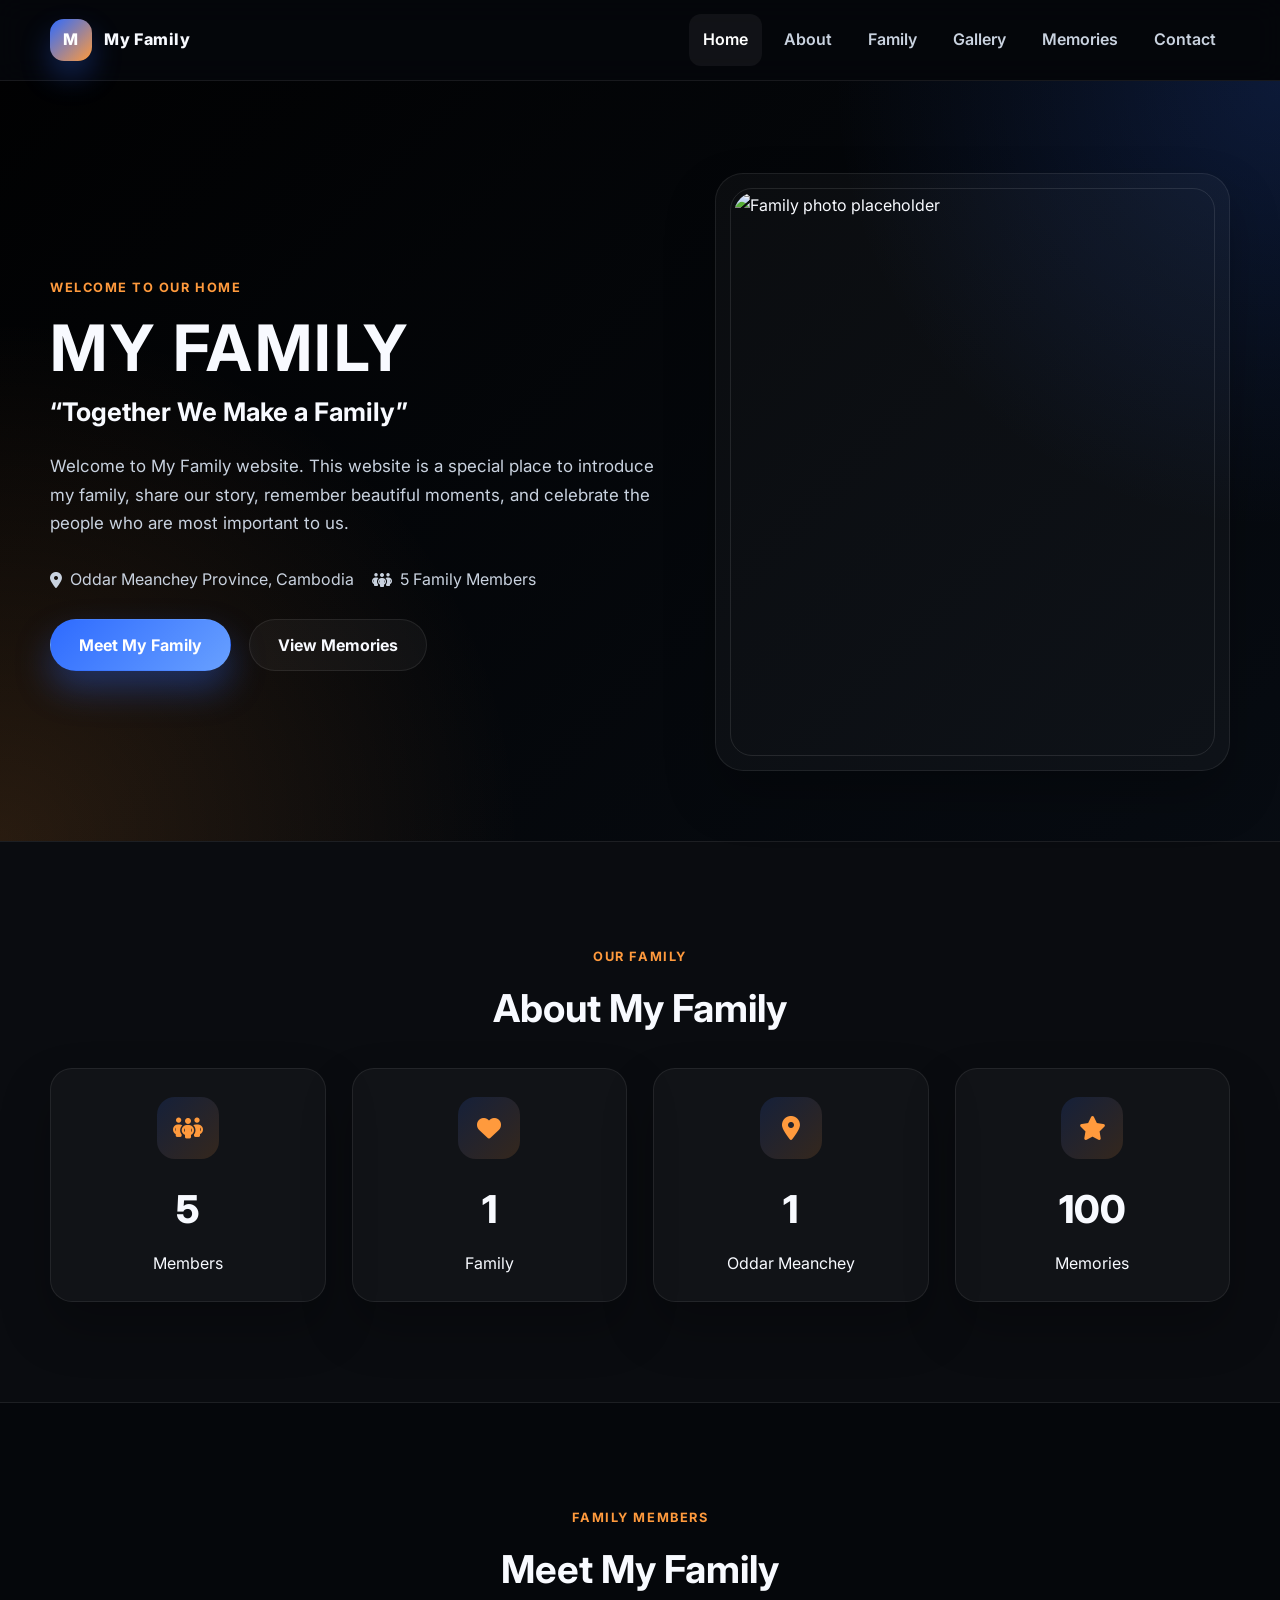
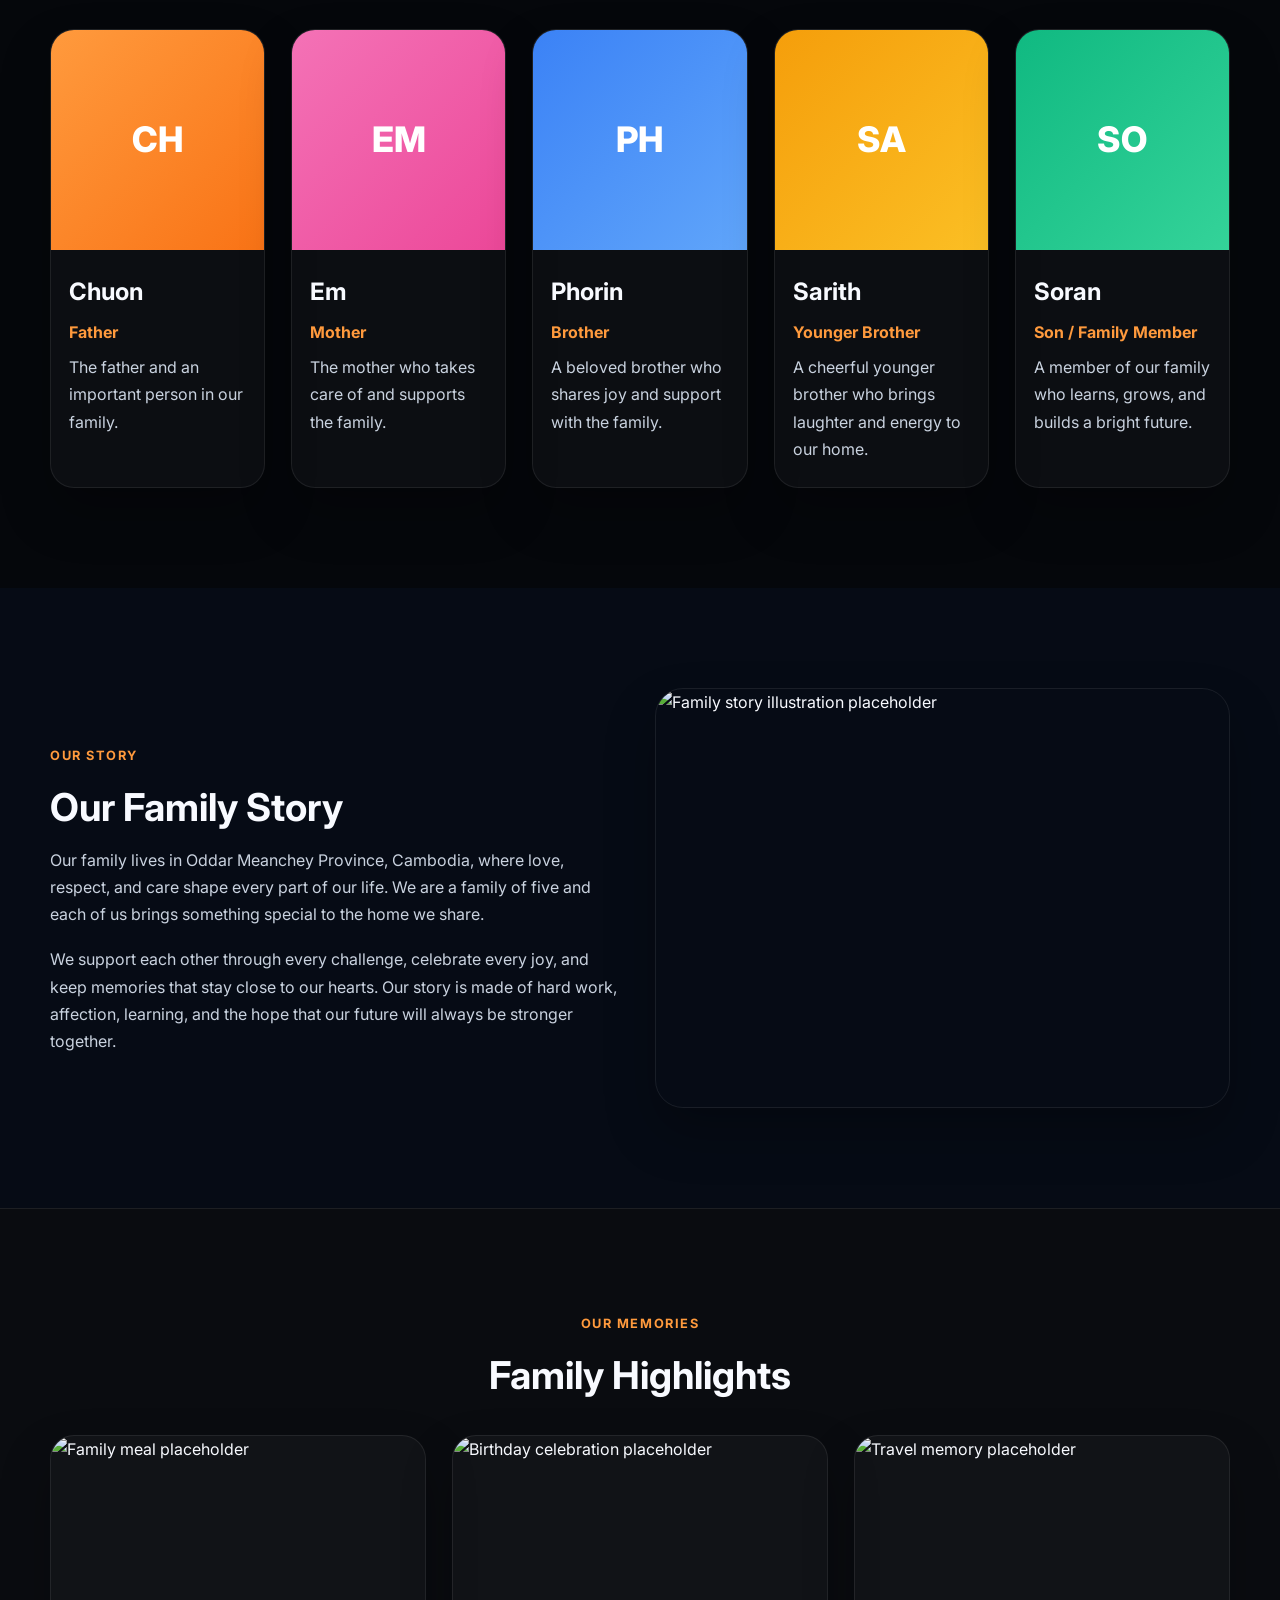
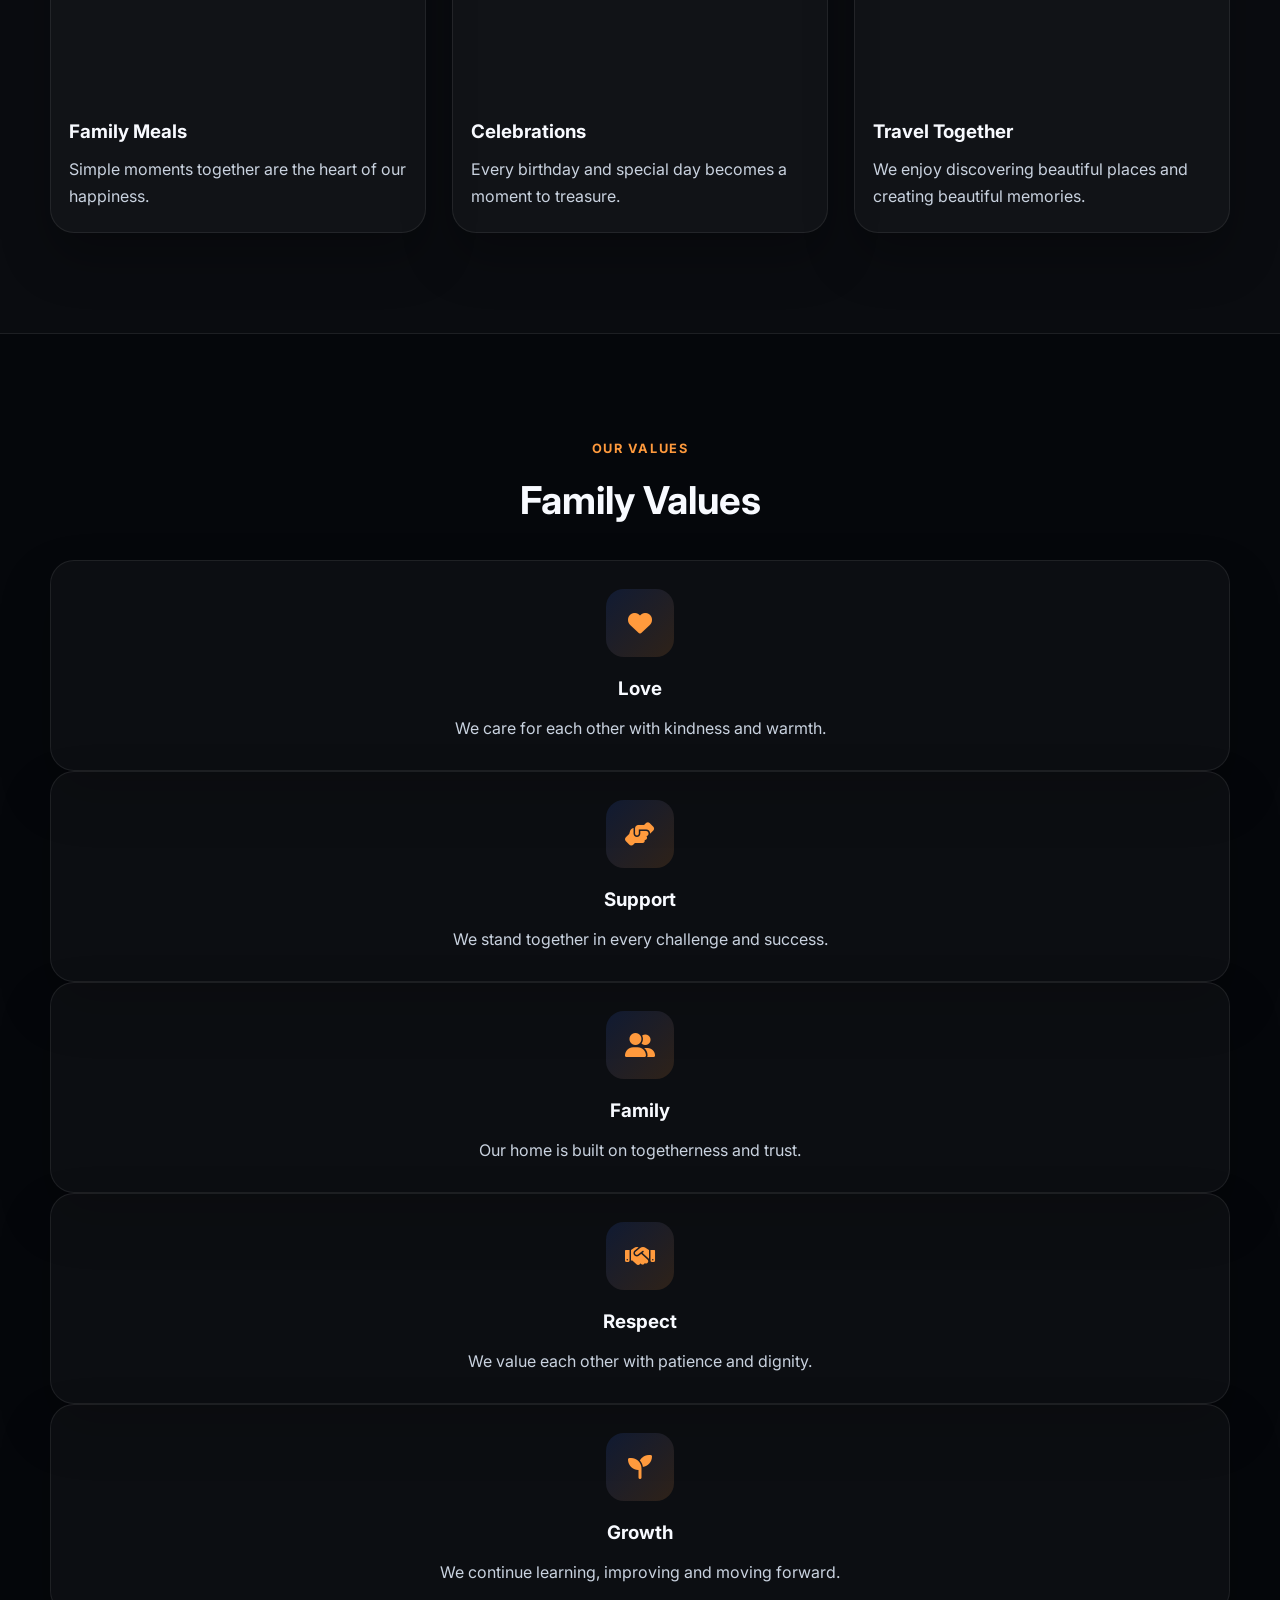
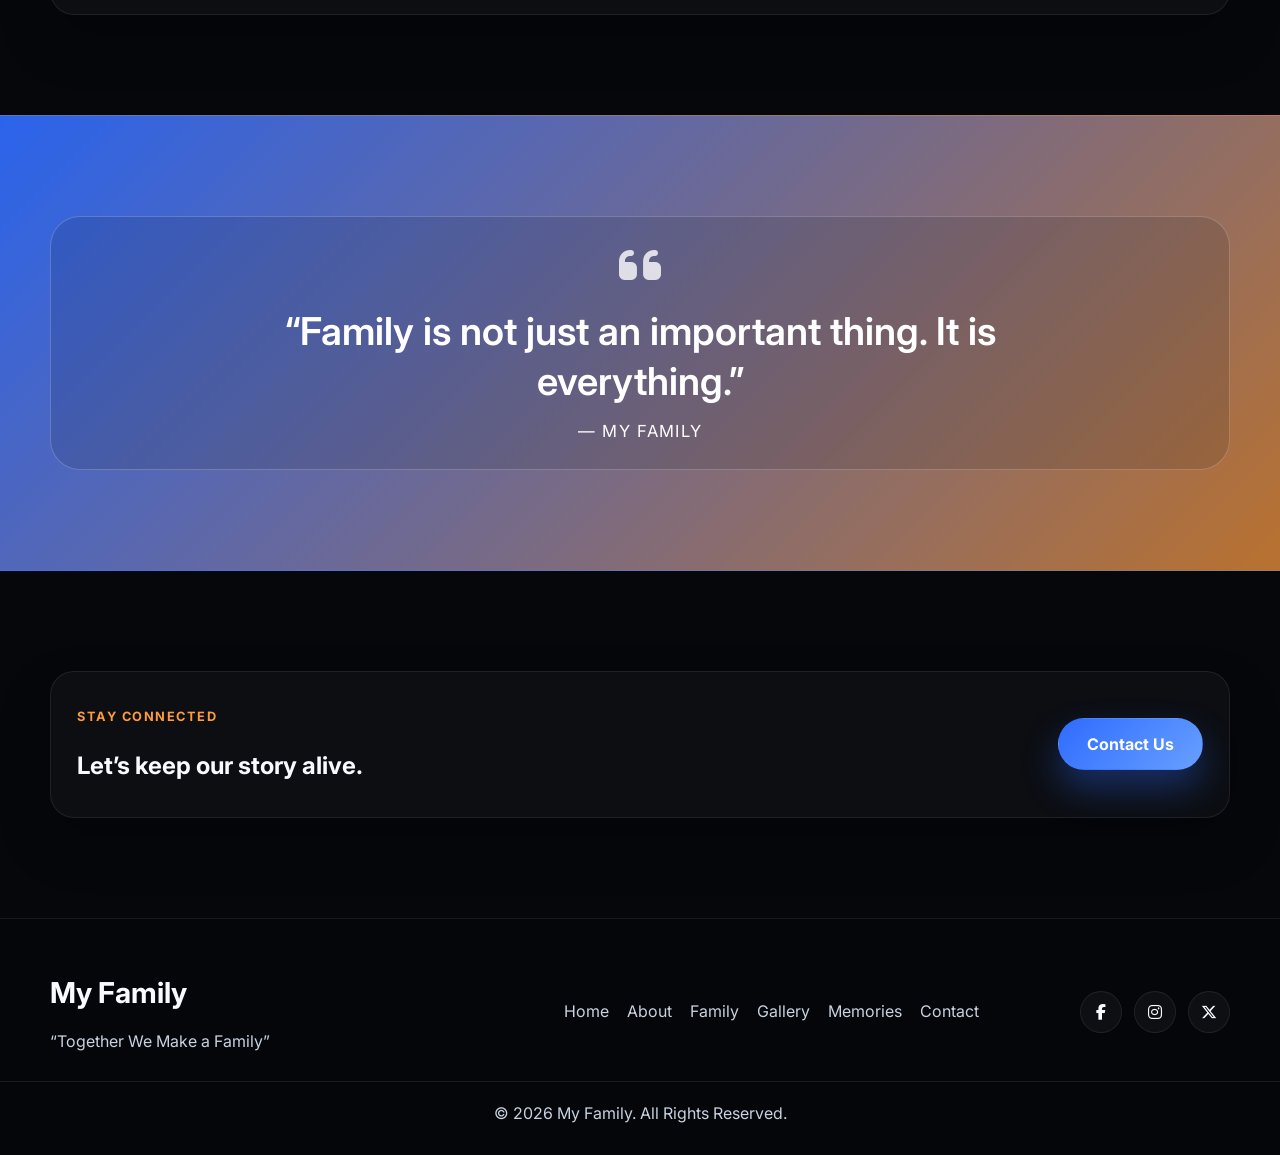
==== index.html @ 3dda5e07 "This is my project of my family" ====
<!DOCTYPE html>
<html lang="en">
  <head>
    <meta charset="UTF-8" />
    <meta name="viewport" content="width=device-width, initial-scale=1.0" />
    <meta name="description" content="Welcome to My Family website, a family website introducing our members, story, memories, gallery, and values from Oddar Meanchey Province, Cambodia." />
    <meta name="keywords" content="My Family, Chuon Family, Oddar Meanchey, Cambodia, family website, memories, gallery" />
    <meta name="author" content="My Family" />
    <meta property="og:title" content="My Family | Chuon Family — Oddar Meanchey, Cambodia" />
    <meta property="og:description" content="Welcome to My Family website, a personal family website introducing our family, members, story, memories, gallery, and values from Oddar Meanchey Province, Cambodia." />
    <meta property="og:type" content="website" />
    <title>My Family | Chuon Family — Oddar Meanchey, Cambodia</title>
    <link rel="preconnect" href="https://fonts.googleapis.com" />
    <link rel="preconnect" href="https://fonts.gstatic.com" crossorigin />
    <link href="https://fonts.googleapis.com/css2?family=Inter:wght@400;500;600;700;800;900&display=swap" rel="stylesheet" />
    <link rel="stylesheet" href="https://cdnjs.cloudflare.com/ajax/libs/font-awesome/6.5.2/css/all.min.css" integrity="sha512-DTOQO9RWCH3ppGqcWaEA1BIZOC6xxalwUEQp1BV6G5v8X/4bY0mY7ZM9K3gLwQ9M4F8A==" crossorigin="anonymous" referrerpolicy="no-referrer" />
    <link rel="stylesheet" href="css/style.css" />
  </head>
  <body data-page="home">
    <div class="page-shell">
      <header class="site-header">
        <div class="container nav-wrap">
          <a href="index.html" class="brand">
            <span class="brand-mark">M</span>
            <span>My Family</span>
          </a>

          <button class="nav-toggle" aria-label="Open menu" aria-expanded="false">
            <span></span>
            <span></span>
            <span></span>
          </button>

          <nav class="nav-menu" aria-label="Main navigation">
            <a href="index.html" class="active">Home</a>
            <a href="about.html">About</a>
            <a href="family.html">Family</a>
            <a href="gallery.html">Gallery</a>
            <a href="memories.html">Memories</a>
            <a href="contact.html">Contact</a>
          </nav>
        </div>
      </header>

      <main>
        <section class="hero">
          <div class="hero-overlay"></div>
          <div class="container hero-grid">
            <div class="hero-copy reveal">
              <span class="eyebrow">Welcome to our home</span>
              <h1>MY FAMILY</h1>
              <h2>“Together We Make a Family”</h2>
              <p>
                Welcome to My Family website. This website is a special place to introduce my family,
                share our story, remember beautiful moments, and celebrate the people who are most
                important to us.
              </p>
              <div class="hero-meta">
                <span><i class="fa-solid fa-location-dot"></i> Oddar Meanchey Province, Cambodia</span>
                <span><i class="fa-solid fa-people-group"></i> 5 Family Members</span>
              </div>
              <div class="hero-actions">
                <a href="family.html" class="btn btn-primary">Meet My Family</a>
                <a href="memories.html" class="btn btn-secondary">View Memories</a>
              </div>
            </div>

            <div class="hero-visual reveal">
              <div class="family-photo-card">
                <img src="images/family-1.jpg" alt="Family photo placeholder" />
              </div>
            </div>
          </div>
        </section>

        <section class="section section-dark">
          <div class="container">
            <div class="section-head reveal">
              <span class="eyebrow accent">Our family</span>
              <h2>About My Family</h2>
            </div>
            <div class="stats-grid">
              <article class="stat-card reveal">
                <div class="stat-icon"><i class="fa-solid fa-people-group"></i></div>
                <h3 class="stat-number" data-target="5">0</h3>
                <p>Members</p>
              </article>
              <article class="stat-card reveal">
                <div class="stat-icon"><i class="fa-solid fa-heart"></i></div>
                <h3 class="stat-number" data-target="1">0</h3>
                <p>Family</p>
              </article>
              <article class="stat-card reveal">
                <div class="stat-icon"><i class="fa-solid fa-location-dot"></i></div>
                <h3 class="stat-number" data-target="1">0</h3>
                <p>Oddar Meanchey</p>
              </article>
              <article class="stat-card reveal">
                <div class="stat-icon"><i class="fa-solid fa-star"></i></div>
                <h3 class="stat-number" data-target="100">0</h3>
                <p>Memories</p>
              </article>
            </div>
          </div>
        </section>

        <section class="section">
          <div class="container">
            <div class="section-head reveal">
              <span class="eyebrow accent">Family Members</span>
              <h2>Meet My Family</h2>
            </div>
            <div class="member-grid">
              <article class="member-card reveal">
                <div class="member-image gradient-one"><span>CH</span></div>
                <div class="member-content">
                  <h3>Chuon</h3>
                  <p class="role">Father</p>
                  <p>The father and an important person in our family.</p>
                </div>
              </article>

              <article class="member-card reveal">
                <div class="member-image gradient-two"><span>EM</span></div>
                <div class="member-content">
                  <h3>Em</h3>
                  <p class="role">Mother</p>
                  <p>The mother who takes care of and supports the family.</p>
                </div>
              </article>

              <article class="member-card reveal">
                <div class="member-image gradient-three"><span>PH</span></div>
                <div class="member-content">
                  <h3>Phorin</h3>
                  <p class="role">Brother</p>
                  <p>A beloved brother who shares joy and support with the family.</p>
                </div>
              </article>

              <article class="member-card reveal">
                <div class="member-image gradient-four"><span>SA</span></div>
                <div class="member-content">
                  <h3>Sarith</h3>
                  <p class="role">Younger Brother</p>
                  <p>A cheerful younger brother who brings laughter and energy to our home.</p>
                </div>
              </article>

              <article class="member-card reveal">
                <div class="member-image gradient-five"><span>SO</span></div>
                <div class="member-content">
                  <h3>Soran</h3>
                  <p class="role">Son / Family Member</p>
                  <p>A member of our family who learns, grows, and builds a bright future.</p>
                </div>
              </article>
            </div>
          </div>
        </section>

        <section class="section section-accent">
          <div class="container story-grid">
            <div class="story-copy reveal">
              <span class="eyebrow accent">Our story</span>
              <h2>Our Family Story</h2>
              <p>
                Our family lives in Oddar Meanchey Province, Cambodia, where love, respect, and care shape
                every part of our life. We are a family of five and each of us brings something special to
                the home we share.
              </p>
              <p>
                We support each other through every challenge, celebrate every joy, and keep memories that
                stay close to our hearts. Our story is made of hard work, affection, learning, and the hope
                that our future will always be stronger together.
              </p>
            </div>
            <div class="story-visual reveal">
              <img src="images/family-2.jpg" alt="Family story illustration placeholder" />
            </div>
          </div>
        </section>

        <section class="section section-dark">
          <div class="container">
            <div class="section-head reveal">
              <span class="eyebrow accent">Our memories</span>
              <h2>Family Highlights</h2>
            </div>
            <div class="feature-grid">
              <article class="feature-card reveal">
                <img src="images/family-3.jpg" alt="Family meal placeholder" />
                <div class="feature-body">
                  <h3>Family Meals</h3>
                  <p>Simple moments together are the heart of our happiness.</p>
                </div>
              </article>
              <article class="feature-card reveal">
                <img src="images/family-4.jpg" alt="Birthday celebration placeholder" />
                <div class="feature-body">
                  <h3>Celebrations</h3>
                  <p>Every birthday and special day becomes a moment to treasure.</p>
                </div>
              </article>
              <article class="feature-card reveal">
                <img src="images/family-5.jpg" alt="Travel memory placeholder" />
                <div class="feature-body">
                  <h3>Travel Together</h3>
                  <p>We enjoy discovering beautiful places and creating beautiful memories.</p>
                </div>
              </article>
            </div>
          </div>
        </section>

        <section class="section">
          <div class="container">
            <div class="section-head reveal">
              <span class="eyebrow accent">Our values</span>
              <h2>Family Values</h2>
            </div>
            <div class="values-grid">
              <div class="value-card reveal"><i class="fa-solid fa-heart"></i><h3>Love</h3><p>We care for each other with kindness and warmth.</p></div>
              <div class="value-card reveal"><i class="fa-solid fa-hands-helping"></i><h3>Support</h3><p>We stand together in every challenge and success.</p></div>
              <div class="value-card reveal"><i class="fa-solid fa-user-group"></i><h3>Family</h3><p>Our home is built on togetherness and trust.</p></div>
              <div class="value-card reveal"><i class="fa-solid fa-handshake"></i><h3>Respect</h3><p>We value each other with patience and dignity.</p></div>
              <div class="value-card reveal"><i class="fa-solid fa-seedling"></i><h3>Growth</h3><p>We continue learning, improving and moving forward.</p></div>
            </div>
          </div>
        </section>

        <section class="section section-dark quote-section">
          <div class="container quote-box reveal">
            <i class="fa-solid fa-quote-left quote-mark"></i>
            <div class="quote-carousel" aria-live="polite">
              <blockquote>“Family is not just an important thing. It is everything.”</blockquote>
              <p>— My Family</p>
            </div>
          </div>
        </section>

        <section class="section">
          <div class="container cta-wrap reveal">
            <div>
              <span class="eyebrow accent">Stay connected</span>
              <h2>Let’s keep our story alive.</h2>
            </div>
            <a href="contact.html" class="btn btn-primary">Contact Us</a>
          </div>
        </section>
      </main>

      <footer class="site-footer">
        <div class="container footer-grid">
          <div>
            <h3>My Family</h3>
            <p>“Together We Make a Family”</p>
          </div>
          <div class="footer-links">
            <a href="index.html">Home</a>
            <a href="about.html">About</a>
            <a href="family.html">Family</a>
            <a href="gallery.html">Gallery</a>
            <a href="memories.html">Memories</a>
            <a href="contact.html">Contact</a>
          </div>
          <div class="socials">
            <a href="#" aria-label="Facebook"><i class="fa-brands fa-facebook-f"></i></a>
            <a href="#" aria-label="Instagram"><i class="fa-brands fa-instagram"></i></a>
            <a href="#" aria-label="X"><i class="fa-brands fa-x-twitter"></i></a>
          </div>
        </div>
        <div class="footer-bottom">© 2026 My Family. All Rights Reserved.</div>
      </footer>
    </div>

    <button class="back-to-top" aria-label="Back to top"><i class="fa-solid fa-arrow-up"></i></button>
    <script src="js/script.js"></script>
  </body>
</html>
---- css/style.css ----
:root {
  --bg: #05070b;
  --bg-soft: #0f1722;
  --panel: rgba(17, 24, 39, 0.86);
  --panel-strong: #121b27;
  --card: rgba(255, 255, 255, 0.04);
  --text: #f8faff;
  --muted: #c9d2df;
  --primary: #2e6bff;
  --primary-2: #68a0ff;
  --accent: #ff9a3d;
  --accent-soft: rgba(255, 154, 61, 0.12);
  --border: rgba(255, 255, 255, 0.08);
  --shadow: 0 25px 50px rgba(0, 0, 0, 0.25);
  --container: 1180px;
}

* {
  margin: 0;
  padding: 0;
  box-sizing: border-box;
}

html {
  scroll-behavior: smooth;
}

body {
  font-family: "Inter", sans-serif;
  background: var(--bg);
  color: var(--text);
  line-height: 1.7;
}

img {
  max-width: 100%;
  display: block;
}

a {
  color: inherit;
  text-decoration: none;
}

button,
input,
textarea {
  font: inherit;
}

.container {
  width: min(var(--container), calc(100% - 32px));
  margin: 0 auto;
}

.section {
  padding: 100px 0;
}

.section-dark {
  background: rgba(255, 255, 255, 0.02);
  border-top: 1px solid var(--border);
  border-bottom: 1px solid var(--border);
}

.section-accent {
  background: rgba(46, 107, 255, 0.04);
}

.eyebrow {
  display: inline-block;
  font-size: 0.8rem;
  letter-spacing: 0.12em;
  text-transform: uppercase;
  color: var(--accent);
  font-weight: 700;
  margin-bottom: 18px;
}

.accent { color: var(--accent); }

.section-head {
  margin-bottom: 38px;
  text-align: center;
}

.section-head h2,
.story-copy h2,
.contact-card h2 {
  font-size: clamp(2rem, 3vw, 3rem);
  line-height: 1.15;
}

.btn {
  display: inline-flex;
  align-items: center;
  justify-content: center;
  min-height: 52px;
  border-radius: 999px;
  padding: 0 28px;
  font-weight: 700;
  border: 1px solid transparent;
  transition: transform 0.3s ease, box-shadow 0.3s ease, background 0.3s ease;
}

.btn:hover {
  transform: translateY(-2px);
}

.btn-primary {
  background: linear-gradient(135deg, var(--primary), var(--primary-2));
  color: white;
  box-shadow: 0 18px 35px rgba(46, 107, 255, 0.35);
}

.btn-secondary {
  border-color: var(--border);
  background: rgba(255, 255, 255, 0.04);
  color: var(--text);
}

.site-header {
  position: sticky;
  top: 0;
  z-index: 80;
  backdrop-filter: blur(14px);
  background: rgba(5, 7, 11, 0.7);
  border-bottom: 1px solid var(--border);
}

.nav-wrap {
  display: flex;
  align-items: center;
  justify-content: space-between;
  min-height: 80px;
}

.brand {
  display: inline-flex;
  align-items: center;
  gap: 12px;
  font-weight: 800;
  letter-spacing: 0.04em;
}

.brand-mark {
  width: 42px;
  height: 42px;
  display: grid;
  place-items: center;
  border-radius: 14px;
  background: linear-gradient(135deg, var(--primary), var(--accent));
  color: white;
  box-shadow: 0 15px 30px rgba(46, 107, 255, 0.3);
}

.nav-menu {
  display: flex;
  align-items: center;
  gap: 8px;
}

.nav-menu a {
  position: relative;
  padding: 12px 14px;
  border-radius: 12px;
  color: var(--muted);
  font-weight: 600;
  transition: color 0.25s ease, background 0.25s ease;
}

.nav-menu a:hover,
.nav-menu a.active {
  color: white;
  background: rgba(255, 255, 255, 0.05);
}

.nav-toggle {
  display: none;
  width: 46px;
  height: 46px;
  background: rgba(255, 255, 255, 0.04);
  border: 1px solid var(--border);
  border-radius: 12px;
  cursor: pointer;
  flex-direction: column;
  justify-content: center;
  gap: 5px;
  align-items: center;
}

.nav-toggle span {
  width: 22px;
  height: 2px;
  background: var(--text);
  border-radius: 100px;
}

.hero {
  position: relative;
  padding: 92px 0 70px;
  background:
    linear-gradient(135deg, rgba(0, 0, 0, 0.82), rgba(9, 15, 23, 0.6)),
    url("https://images.unsplash.com/photo-1511895426328-dc8714191300?auto=format&fit=crop&w=1400&q=80") center/cover no-repeat;
}

.hero-overlay {
  position: absolute;
  inset: 0;
  background: radial-gradient(circle at top right, rgba(46, 107, 255, 0.18), transparent 30%),
    radial-gradient(circle at bottom left, rgba(255, 154, 61, 0.15), transparent 35%);
}

.hero-grid {
  position: relative;
  display: grid;
  grid-template-columns: 1.1fr 0.9fr;
  align-items: center;
  gap: 36px;
}

.hero-copy {
  position: relative;
  z-index: 1;
}

.hero-copy h1 {
  font-size: clamp(2.8rem, 5vw, 5.3rem);
  line-height: 1;
  margin-bottom: 10px;
  letter-spacing: 0.04em;
}

.hero-copy h2 {
  font-size: clamp(1.4rem, 2vw, 2.2rem);
  margin-bottom: 18px;
}

.hero-copy p {
  max-width: 620px;
  color: var(--muted);
  font-size: 1.06rem;
}

.hero-meta {
  display: flex;
  flex-wrap: wrap;
  gap: 18px;
  margin: 28px 0 26px;
  color: var(--muted);
}

.hero-meta span {
  display: inline-flex;
  align-items: center;
  gap: 8px;
}

.hero-actions {
  display: flex;
  flex-wrap: wrap;
  gap: 18px;
}

.hero-visual {
  position: relative;
  z-index: 1;
}

.family-photo-card {
  position: relative;
  border-radius: 28px;
  overflow: hidden;
  border: 1px solid var(--border);
  box-shadow: var(--shadow);
  background: rgba(255, 255, 255, 0.03);
  padding: 18px;
}

.family-photo-card::after {
  content: "";
  position: absolute;
  inset: 14px;
  border: 1px solid rgba(255, 255, 255, 0.1);
  border-radius: 22px;
}

.family-photo-card img {
  width: 100%;
  height: 560px;
  object-fit: cover;
  border-radius: 22px;
}

.stats-grid,
.member-grid,
.value-grid,
.feature-grid,
.memory-grid {
  display: grid;
  gap: 26px;
}

.stats-grid {
  grid-template-columns: repeat(4, minmax(0, 1fr));
}

.stat-card {
  background: rgba(255, 255, 255, 0.03);
  border: 1px solid var(--border);
  border-radius: 22px;
  padding: 28px 20px 24px;
  text-align: center;
  box-shadow: var(--shadow);
  transition: transform 0.3s ease, border-color 0.3s ease;
}

.stat-card:hover,
.member-card:hover,
.value-card:hover,
.feature-card:hover,
.memory-card:hover {
  transform: translateY(-8px);
  border-color: rgba(46, 107, 255, 0.35);
}

.stat-icon {
  width: 62px;
  height: 62px;
  margin: 0 auto 18px;
  border-radius: 18px;
  display: grid;
  place-items: center;
  background: linear-gradient(135deg, rgba(46, 107, 255, 0.15), rgba(255, 154, 61, 0.15));
  color: var(--accent);
  font-size: 1.5rem;
}

.stat-number {
  font-size: clamp(2.1rem, 3vw, 3rem);
  font-weight: 800;
  margin-bottom: 8px;
}

.member-grid {
  grid-template-columns: repeat(5, minmax(0, 1fr));
}

.large-grid {
  grid-template-columns: repeat(5, minmax(0, 1fr));
}

.member-card,
.value-card,
.feature-card,
.memory-card,
.contact-card,
.contact-form {
  background: rgba(255, 255, 255, 0.03);
  border: 1px solid var(--border);
  border-radius: 24px;
  box-shadow: var(--shadow);
  overflow: hidden;
  transition: transform 0.3s ease, border-color 0.3s ease;
}

.member-image {
  height: 220px;
  display: grid;
  place-items: center;
  font-weight: 800;
  color: white;
  font-size: 2.2rem;
}

.gradient-one { background: linear-gradient(135deg, #ff9a3d, #f97316); }
.gradient-two { background: linear-gradient(135deg, #f472b6, #ec4899); }
.gradient-three { background: linear-gradient(135deg, #3b82f6, #60a5fa); }
.gradient-four { background: linear-gradient(135deg, #f59e0b, #fbbf24); }
.gradient-five { background: linear-gradient(135deg, #10b981, #34d399); }

.member-content {
  padding: 22px 18px 24px;
}

.member-content h3 {
  margin-bottom: 6px;
  font-size: 1.5rem;
}

.role {
  color: var(--accent);
  font-weight: 700;
  margin-bottom: 8px;
}

.member-content p:last-child {
  color: var(--muted);
}

.member-icons {
  display: flex;
  gap: 12px;
  margin-top: 18px;
  color: var(--primary-2);
  font-size: 1.08rem;
}

.story-grid,
.contact-layout {
  display: grid;
  grid-template-columns: 1fr 1fr;
  gap: 30px;
  align-items: center;
}

.story-copy p {
  color: var(--muted);
  margin-top: 18px;
}

.story-visual img {
  width: 100%;
  min-height: 420px;
  object-fit: cover;
  border-radius: 28px;
  border: 1px solid var(--border);
  box-shadow: var(--shadow);
}

.feature-grid {
  grid-template-columns: repeat(3, minmax(0, 1fr));
}

.feature-card img,
.memory-card img {
  width: 100%;
  height: 260px;
  object-fit: cover;
}

.feature-body,
.memory-body {
  padding: 20px 18px 22px;
}

.feature-body h3,
.memory-body h3 {
  margin-bottom: 8px;
}

.feature-body p,
.memory-body p,
.value-card p,
.contact-list li {
  color: var(--muted);
}

.value-grid {
  grid-template-columns: repeat(5, minmax(0, 1fr));
}

.value-card {
  padding: 28px 18px;
  text-align: center;
}

.value-card i {
  display: inline-grid;
  place-items: center;
  width: 68px;
  height: 68px;
  border-radius: 18px;
  margin-bottom: 16px;
  background: linear-gradient(135deg, rgba(46, 107, 255, 0.14), rgba(255, 154, 61, 0.14));
  color: var(--accent);
  font-size: 1.5rem;
}

.value-card h3 {
  margin-bottom: 10px;
}

.quote-section {
  background: linear-gradient(135deg, rgba(46, 107, 255, 0.92), rgba(255, 154, 61, 0.72));
}

.quote-box {
  display: grid;
  place-items: center;
  text-align: center;
  color: white;
  min-height: 220px;
  border-radius: 30px;
  padding: 24px;
  border: 1px solid rgba(255, 255, 255, 0.2);
  background: rgba(11, 17, 26, 0.12);
}

.quote-mark {
  font-size: 3rem;
  opacity: 0.8;
}

.quote-carousel blockquote {
  font-size: clamp(1.9rem, 3vw, 3.1rem);
  line-height: 1.3;
  max-width: 820px;
  margin: 18px auto 10px;
  font-weight: 600;
}

.quote-carousel p {
  font-size: 1.04rem;
  letter-spacing: 0.08em;
  text-transform: uppercase;
}

.cta-wrap {
  display: flex;
  align-items: center;
  justify-content: space-between;
  gap: 22px;
  padding: 30px 26px;
  border: 1px solid var(--border);
  background: rgba(255, 255, 255, 0.03);
  border-radius: 24px;
  box-shadow: var(--shadow);
}

.page-banner {
  padding: 98px 0 54px;
  background: linear-gradient(135deg, rgba(46, 107, 255, 0.08), rgba(255, 154, 61, 0.06));
  border-bottom: 1px solid var(--border);
}

.page-banner h1 {
  font-size: clamp(2.3rem, 4vw, 4rem);
}

.gallery-toolbar {
  display: flex;
  justify-content: center;
  flex-wrap: wrap;
  gap: 12px;
  margin-bottom: 26px;
}

.gallery-filter {
  border: 1px solid var(--border);
  background: transparent;
  color: var(--text);
  border-radius: 999px;
  padding: 11px 18px;
  cursor: pointer;
  transition: all 0.25s ease;
}

.gallery-filter.active,
.gallery-filter:hover {
  background: linear-gradient(135deg, var(--primary), var(--accent));
  border-color: transparent;
}

.gallery-grid {
  display: grid;
  grid-template-columns: repeat(4, minmax(0, 1fr));
  gap: 20px;
}

.gallery-item {
  position: relative;
  overflow: hidden;
  border-radius: 20px;
  border: 1px solid var(--border);
  cursor: pointer;
  transition: transform 0.25s ease;
}

.gallery-item:hover {
  transform: translateY(-8px);
}

.gallery-item img {
  width: 100%;
  height: 250px;
  object-fit: cover;
  transition: transform 0.4s ease;
}

.gallery-item:hover img {
  transform: scale(1.08);
}

.gallery-item figcaption {
  position: absolute;
  left: 0;
  right: 0;
  bottom: 0;
  padding: 14px 16px;
  background: linear-gradient(180deg, transparent, rgba(0, 0, 0, 0.72));
  color: white;
  font-weight: 700;
}

.lightbox {
  position: fixed;
  inset: 0;
  display: flex;
  align-items: center;
  justify-content: center;
  background: rgba(2, 4, 8, 0.82);
  opacity: 0;
  pointer-events: none;
  z-index: 150;
  transition: opacity 0.25s ease;
}

.lightbox.open {
  opacity: 1;
  pointer-events: auto;
}

.lightbox img {
  max-width: min(90vw, 900px);
  max-height: 88vh;
  border-radius: 24px;
  box-shadow: var(--shadow);
}

.lightbox-close {
  position: absolute;
  top: 24px;
  right: 24px;
  width: 48px;
  height: 48px;
  border-radius: 50%;
  background: rgba(255, 255, 255, 0.1);
  border: 1px solid rgba(255, 255, 255, 0.2);
  color: white;
  font-size: 2rem;
  cursor: pointer;
}

.timeline {
  position: relative;
  max-width: 880px;
  margin: 0 auto;
}

.timeline::before {
  content: "";
  position: absolute;
  left: 50%;
  top: 0;
  bottom: 0;
  width: 2px;
  transform: translateX(-50%);
  background: linear-gradient(180deg, var(--primary), var(--accent));
}

.timeline-item {
  position: relative;
  width: calc(50% - 34px);
  margin-bottom: 26px;
}

.timeline-item:nth-child(even) {
  margin-left: calc(50% + 34px);
}

.timeline-card {
  position: relative;
  background: rgba(255, 255, 255, 0.03);
  border: 1px solid var(--border);
  border-radius: 22px;
  padding: 22px 18px;
  box-shadow: var(--shadow);
}

.timeline-item::before {
  content: "";
  position: absolute;
  top: 24px;
  right: -37px;
  width: 18px;
  height: 18px;
  border-radius: 50%;
  background: linear-gradient(135deg, var(--primary), var(--accent));
  box-shadow: 0 0 0 6px rgba(46, 107, 255, 0.12);
}

.timeline-item:nth-child(even)::before {
  right: auto;
  left: -37px;
}

.timeline-year {
  display: inline-block;
  margin-bottom: 8px;
  color: var(--accent);
  font-weight: 700;
}

.memory-grid {
  grid-template-columns: repeat(4, minmax(0, 1fr));
}

.contact-card,
.contact-form {
  padding: 30px;
}

.contact-card {
  min-height: 300px;
  display: flex;
  flex-direction: column;
  justify-content: center;
}

.contact-list {
  list-style: none;
  margin-top: 24px;
  display: grid;
  gap: 16px;
}

.contact-list li {
  display: flex;
  align-items: center;
  gap: 10px;
}

.contact-form {
  display: grid;
  gap: 18px;
}

.input-group {
  display: grid;
  gap: 8px;
}

.input-group label {
  font-weight: 600;
}

.input-group input,
.input-group textarea {
  width: 100%;
  border: 1px solid var(--border);
  border-radius: 14px;
  background: rgba(255, 255, 255, 0.03);
  color: var(--text);
  padding: 14px 16px;
}

.input-group input:focus,
.input-group textarea:focus {
  outline: none;
  border-color: rgba(46, 107, 255, 0.55);
  box-shadow: 0 0 0 4px rgba(46, 107, 255, 0.12);
}

.error-message {
  min-height: 18px;
  color: #ff8f8f;
  font-size: 0.8rem;
}

.input-error {
  border-color: rgba(255, 143, 143, 0.9) !important;
}

.site-footer {
  background: rgba(5, 7, 11, 0.98);
  border-top: 1px solid var(--border);
  padding-top: 50px;
}

.footer-grid {
  display: grid;
  grid-template-columns: 1.1fr 1fr 0.5fr;
  align-items: center;
  gap: 22px;
  padding-bottom: 26px;
}

.footer-grid h3 {
  margin-bottom: 10px;
  font-size: 1.8rem;
}

.footer-grid p {
  color: var(--muted);
}

.footer-links {
  display: flex;
  justify-content: center;
  flex-wrap: wrap;
  gap: 12px 18px;
  color: var(--muted);
}

.socials {
  display: flex;
  justify-content: flex-end;
  gap: 12px;
}

.socials a {
  width: 42px;
  height: 42px;
  display: grid;
  place-items: center;
  border-radius: 50%;
  background: rgba(255, 255, 255, 0.04);
  border: 1px solid var(--border);
}

.footer-bottom {
  padding: 18px 0 28px;
  text-align: center;
  border-top: 1px solid var(--border);
  color: var(--muted);
}

.back-to-top {
  position: fixed;
  right: 26px;
  bottom: 26px;
  width: 54px;
  height: 54px;
  border: none;
  border-radius: 50%;
  background: linear-gradient(135deg, var(--primary), var(--accent));
  color: white;
  box-shadow: 0 18px 35px rgba(46, 107, 255, 0.35);
  cursor: pointer;
  opacity: 0;
  pointer-events: none;
  transform: translateY(12px);
  transition: opacity 0.3s ease, transform 0.3s ease;
  z-index: 30;
}

.back-to-top.visible {
  opacity: 1;
  pointer-events: auto;
  transform: translateY(0);
}

.reveal {
  opacity: 0;
  transform: translateY(24px);
  transition: opacity 0.7s ease, transform 0.7s ease;
}

.reveal.visible {
  opacity: 1;
  transform: translateY(0);
}

@media (max-width: 1200px) {
  .member-grid,
  .large-grid,
  .value-grid,
  .memory-grid {
    grid-template-columns: repeat(3, minmax(0, 1fr));
  }

  .gallery-grid { grid-template-columns: repeat(3, minmax(0, 1fr)); }
}

@media (max-width: 992px) {
  .hero-grid,
  .story-grid,
  .contact-layout,
  .footer-grid {
    grid-template-columns: 1fr;
  }

  .stats-grid,
  .feature-grid,
  .member-grid,
  .large-grid,
  .value-grid,
  .memory-grid {
    grid-template-columns: repeat(2, minmax(0, 1fr));
  }

  .gallery-grid {
    grid-template-columns: repeat(2, minmax(0, 1fr));
  }
}

@media (max-width: 768px) {
  .nav-toggle { display: flex; }

  .nav-menu {
    position: absolute;
    top: calc(100% + 10px);
    left: 16px;
    right: 16px;
    background: rgba(9, 13, 18, 0.96);
    border: 1px solid var(--border);
    border-radius: 18px;
    flex-direction: column;
    padding: 18px;
    opacity: 0;
    visibility: hidden;
    pointer-events: none;
    transform: translateY(-8px);
    transition: all 0.25s ease;
  }

  .nav-menu.open {
    opacity: 1;
    visibility: visible;
    pointer-events: auto;
    transform: translateY(0);
  }

  .stats-grid,
  .feature-grid,
  .member-grid,
  .large-grid,
  .value-grid,
  .memory-grid,
  .gallery-grid {
    grid-template-columns: 1fr;
  }

  .timeline::before { left: 18px; }
  .timeline-item,
  .timeline-item:nth-child(even) {
    width: 100%;
    margin-left: 0;
    padding-left: 38px;
  }

  .timeline-item::before,
  .timeline-item:nth-child(even)::before {
    left: 10px;
    right: auto;
  }

  .hero-actions,
  .cta-wrap {
    flex-direction: column;
    align-items: stretch;
  }

  .cta-wrap {
    text-align: center;
  }
}

@media (max-width: 576px) {
  .section { padding: 85px 0; }
  .hero { padding-top: 72px; }
  .hero-copy h1 { font-size: 2.5rem; }
  .brand { font-size: 0.9rem; }
  .btn { width: 100%; }
  .family-photo-card img { height: 380px; }
  .quote-carousel blockquote { font-size: 1.7rem; }
  .socials { justify-content: flex-start; }
}
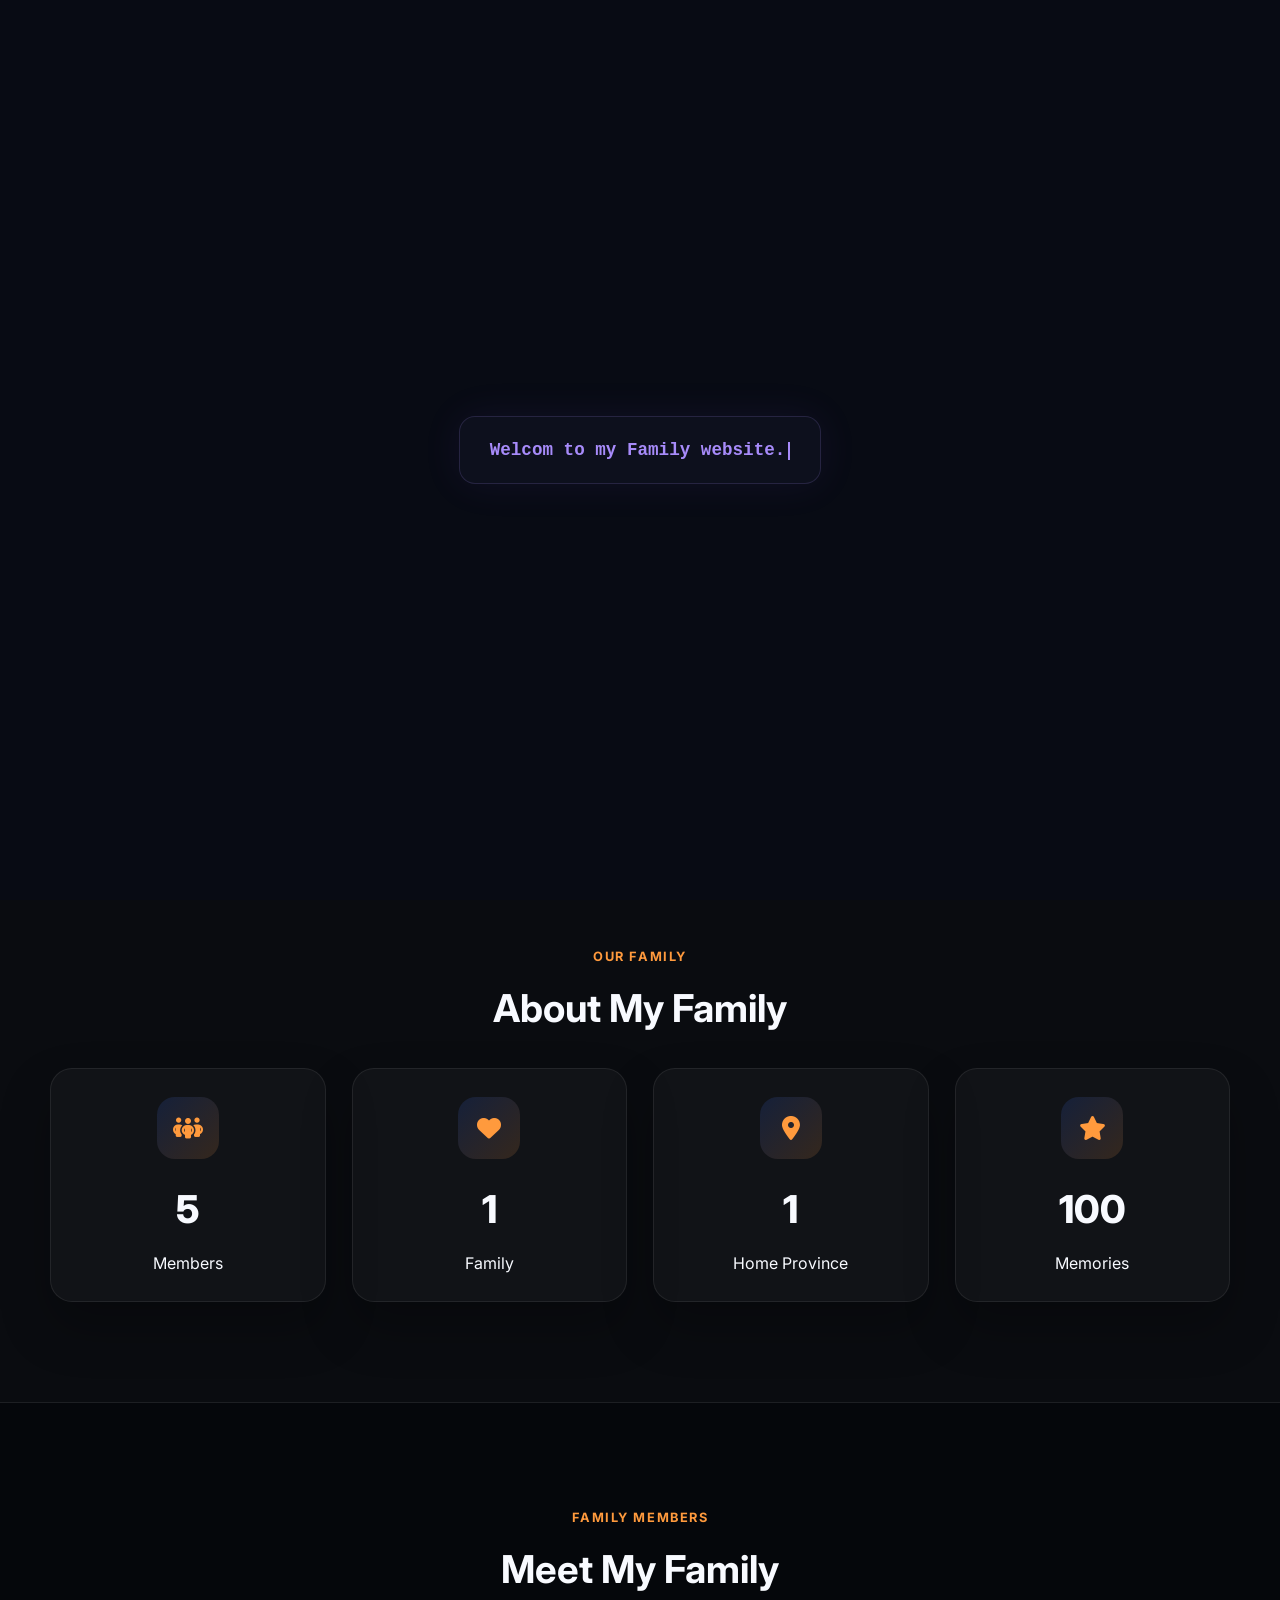
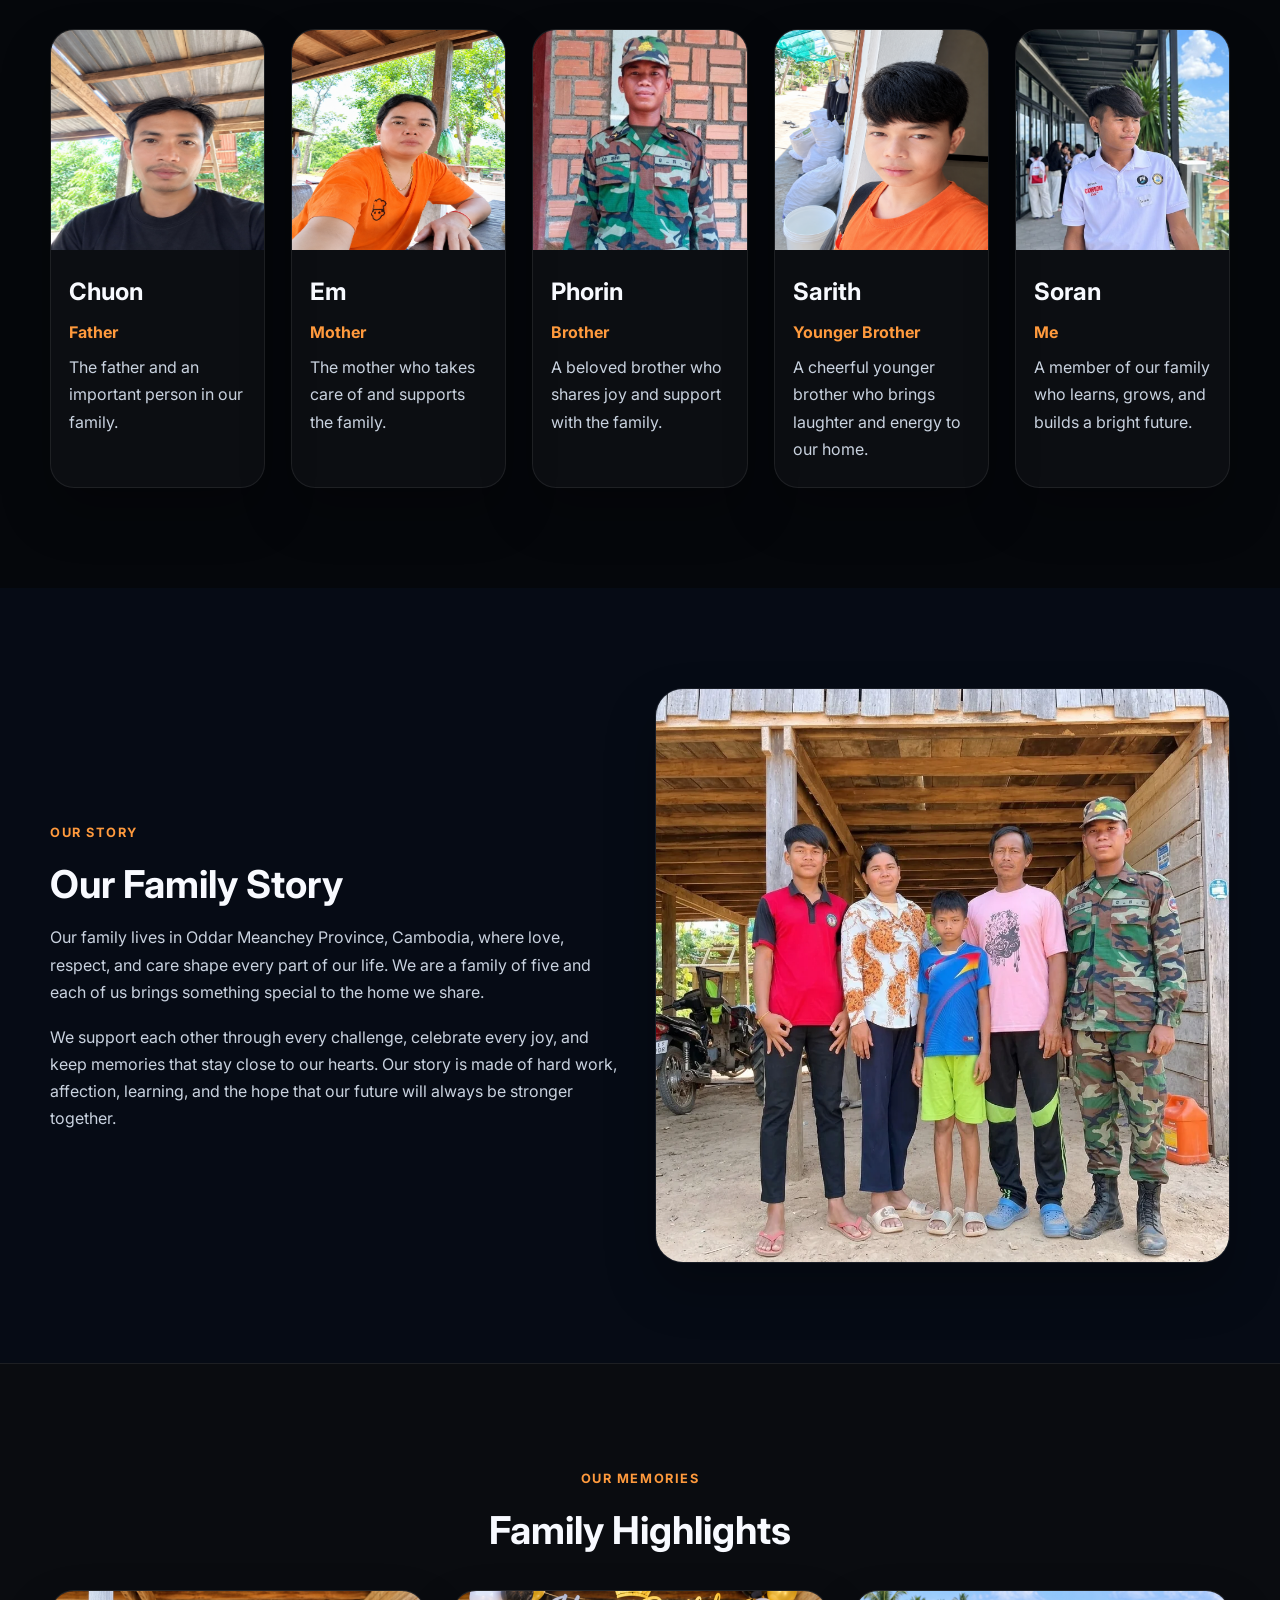
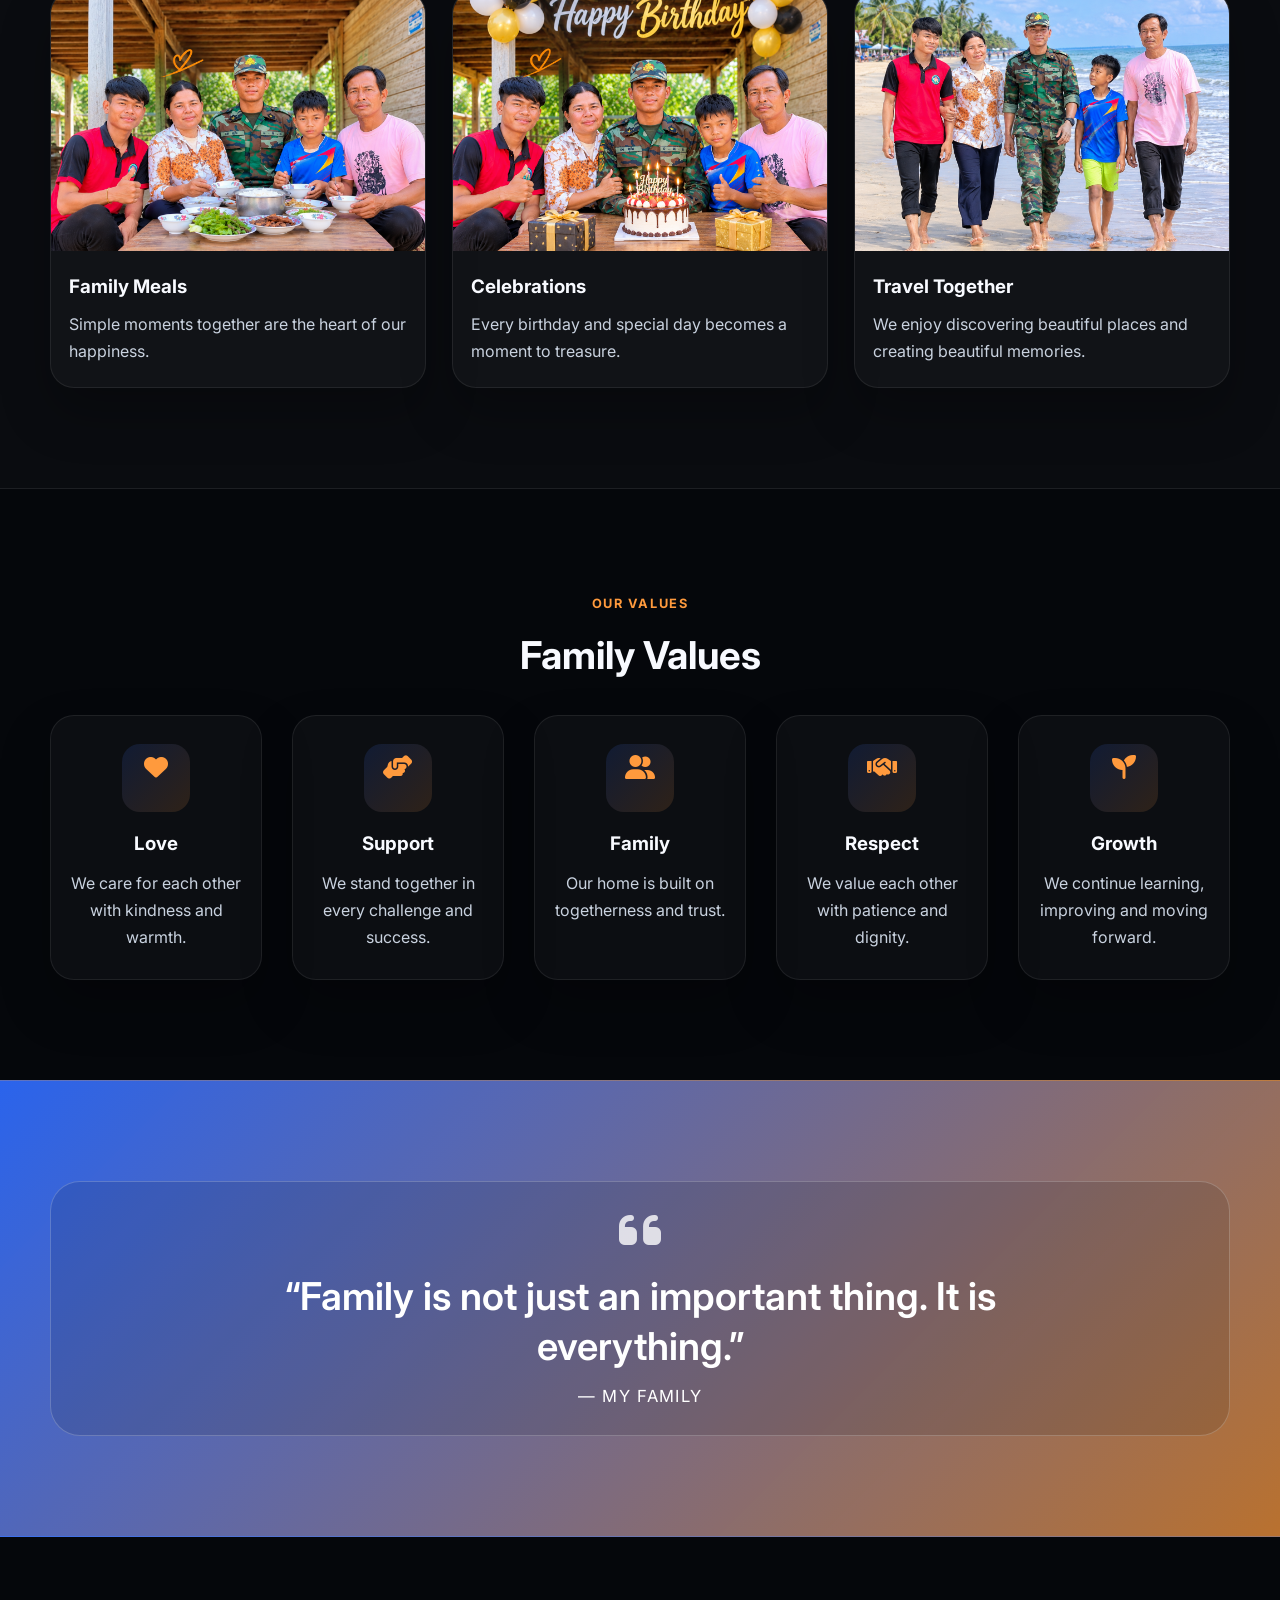
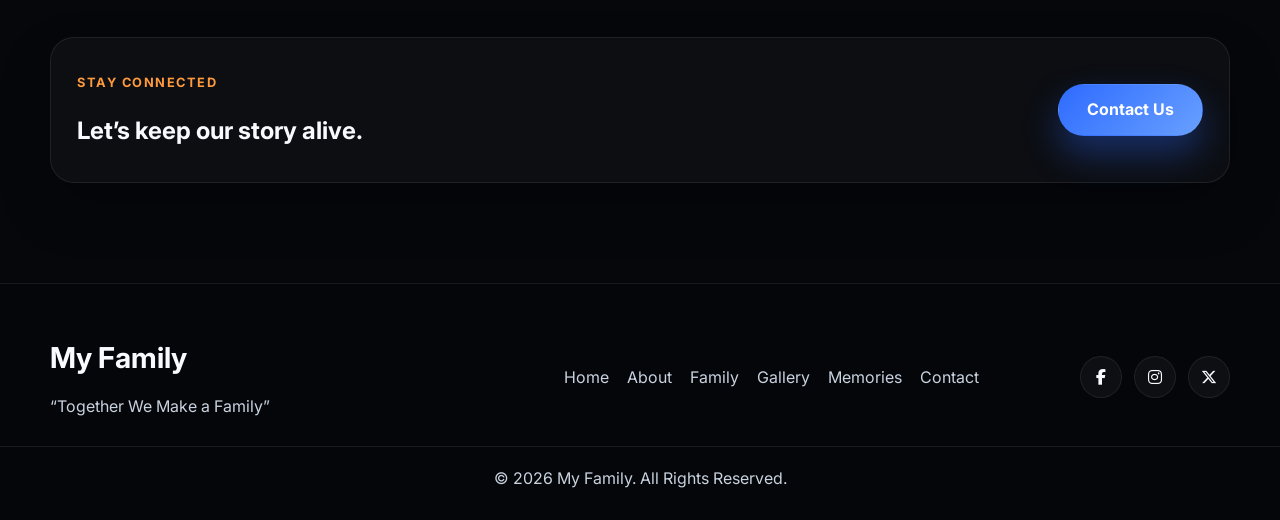
==== commit 6a1b858f: "add more pic and fix some code in my website" ====
--- a/index.html
+++ b/index.html
@@ -1,280 +1,315 @@
 <!DOCTYPE html>
 <html lang="en">
-  <head>
-    <meta charset="UTF-8" />
-    <meta name="viewport" content="width=device-width, initial-scale=1.0" />
-    <meta name="description" content="Welcome to My Family website, a family website introducing our members, story, memories, gallery, and values from Oddar Meanchey Province, Cambodia." />
-    <meta name="keywords" content="My Family, Chuon Family, Oddar Meanchey, Cambodia, family website, memories, gallery" />
-    <meta name="author" content="My Family" />
-    <meta property="og:title" content="My Family | Chuon Family — Oddar Meanchey, Cambodia" />
-    <meta property="og:description" content="Welcome to My Family website, a personal family website introducing our family, members, story, memories, gallery, and values from Oddar Meanchey Province, Cambodia." />
-    <meta property="og:type" content="website" />
-    <title>My Family | Chuon Family — Oddar Meanchey, Cambodia</title>
-    <link rel="preconnect" href="https://fonts.googleapis.com" />
-    <link rel="preconnect" href="https://fonts.gstatic.com" crossorigin />
-    <link href="https://fonts.googleapis.com/css2?family=Inter:wght@400;500;600;700;800;900&display=swap" rel="stylesheet" />
-    <link rel="stylesheet" href="https://cdnjs.cloudflare.com/ajax/libs/font-awesome/6.5.2/css/all.min.css" integrity="sha512-DTOQO9RWCH3ppGqcWaEA1BIZOC6xxalwUEQp1BV6G5v8X/4bY0mY7ZM9K3gLwQ9M4F8A==" crossorigin="anonymous" referrerpolicy="no-referrer" />
-    <link rel="stylesheet" href="css/style.css" />
-  </head>
-  <body data-page="home">
-    <div class="page-shell">
-      <header class="site-header">
-        <div class="container nav-wrap">
-          <a href="index.html" class="brand">
-            <span class="brand-mark">M</span>
-            <span>My Family</span>
-          </a>
-
-          <button class="nav-toggle" aria-label="Open menu" aria-expanded="false">
-            <span></span>
-            <span></span>
-            <span></span>
-          </button>
-
-          <nav class="nav-menu" aria-label="Main navigation">
-            <a href="index.html" class="active">Home</a>
-            <a href="about.html">About</a>
-            <a href="family.html">Family</a>
-            <a href="gallery.html">Gallery</a>
-            <a href="memories.html">Memories</a>
-            <a href="contact.html">Contact</a>
-          </nav>
-        </div>
-      </header>
-
-      <main>
-        <section class="hero">
-          <div class="hero-overlay"></div>
-          <div class="container hero-grid">
-            <div class="hero-copy reveal">
-              <span class="eyebrow">Welcome to our home</span>
-              <h1>MY FAMILY</h1>
-              <h2>“Together We Make a Family”</h2>
-              <p>
-                Welcome to My Family website. This website is a special place to introduce my family,
-                share our story, remember beautiful moments, and celebrate the people who are most
-                important to us.
-              </p>
-              <div class="hero-meta">
-                <span><i class="fa-solid fa-location-dot"></i> Oddar Meanchey Province, Cambodia</span>
-                <span><i class="fa-solid fa-people-group"></i> 5 Family Members</span>
-              </div>
-              <div class="hero-actions">
-                <a href="family.html" class="btn btn-primary">Meet My Family</a>
-                <a href="memories.html" class="btn btn-secondary">View Memories</a>
-              </div>
-            </div>
-
-            <div class="hero-visual reveal">
-              <div class="family-photo-card">
-                <img src="images/family-1.jpg" alt="Family photo placeholder" />
-              </div>
-            </div>
-          </div>
-        </section>
-
-        <section class="section section-dark">
-          <div class="container">
-            <div class="section-head reveal">
-              <span class="eyebrow accent">Our family</span>
-              <h2>About My Family</h2>
-            </div>
-            <div class="stats-grid">
-              <article class="stat-card reveal">
-                <div class="stat-icon"><i class="fa-solid fa-people-group"></i></div>
-                <h3 class="stat-number" data-target="5">0</h3>
-                <p>Members</p>
-              </article>
-              <article class="stat-card reveal">
-                <div class="stat-icon"><i class="fa-solid fa-heart"></i></div>
-                <h3 class="stat-number" data-target="1">0</h3>
-                <p>Family</p>
-              </article>
-              <article class="stat-card reveal">
-                <div class="stat-icon"><i class="fa-solid fa-location-dot"></i></div>
-                <h3 class="stat-number" data-target="1">0</h3>
-                <p>Oddar Meanchey</p>
-              </article>
-              <article class="stat-card reveal">
-                <div class="stat-icon"><i class="fa-solid fa-star"></i></div>
-                <h3 class="stat-number" data-target="100">0</h3>
-                <p>Memories</p>
-              </article>
-            </div>
-          </div>
-        </section>
-
-        <section class="section">
-          <div class="container">
-            <div class="section-head reveal">
-              <span class="eyebrow accent">Family Members</span>
-              <h2>Meet My Family</h2>
-            </div>
-            <div class="member-grid">
-              <article class="member-card reveal">
-                <div class="member-image gradient-one"><span>CH</span></div>
-                <div class="member-content">
-                  <h3>Chuon</h3>
-                  <p class="role">Father</p>
-                  <p>The father and an important person in our family.</p>
-                </div>
-              </article>
-
-              <article class="member-card reveal">
-                <div class="member-image gradient-two"><span>EM</span></div>
-                <div class="member-content">
-                  <h3>Em</h3>
-                  <p class="role">Mother</p>
-                  <p>The mother who takes care of and supports the family.</p>
-                </div>
-              </article>
-
-              <article class="member-card reveal">
-                <div class="member-image gradient-three"><span>PH</span></div>
-                <div class="member-content">
-                  <h3>Phorin</h3>
-                  <p class="role">Brother</p>
-                  <p>A beloved brother who shares joy and support with the family.</p>
-                </div>
-              </article>
-
-              <article class="member-card reveal">
-                <div class="member-image gradient-four"><span>SA</span></div>
-                <div class="member-content">
-                  <h3>Sarith</h3>
-                  <p class="role">Younger Brother</p>
-                  <p>A cheerful younger brother who brings laughter and energy to our home.</p>
-                </div>
-              </article>
-
-              <article class="member-card reveal">
-                <div class="member-image gradient-five"><span>SO</span></div>
-                <div class="member-content">
-                  <h3>Soran</h3>
-                  <p class="role">Son / Family Member</p>
-                  <p>A member of our family who learns, grows, and builds a bright future.</p>
-                </div>
-              </article>
-            </div>
-          </div>
-        </section>
-
-        <section class="section section-accent">
-          <div class="container story-grid">
-            <div class="story-copy reveal">
-              <span class="eyebrow accent">Our story</span>
-              <h2>Our Family Story</h2>
-              <p>
-                Our family lives in Oddar Meanchey Province, Cambodia, where love, respect, and care shape
-                every part of our life. We are a family of five and each of us brings something special to
-                the home we share.
-              </p>
-              <p>
-                We support each other through every challenge, celebrate every joy, and keep memories that
-                stay close to our hearts. Our story is made of hard work, affection, learning, and the hope
-                that our future will always be stronger together.
-              </p>
-            </div>
-            <div class="story-visual reveal">
-              <img src="images/family-2.jpg" alt="Family story illustration placeholder" />
-            </div>
-          </div>
-        </section>
-
-        <section class="section section-dark">
-          <div class="container">
-            <div class="section-head reveal">
-              <span class="eyebrow accent">Our memories</span>
-              <h2>Family Highlights</h2>
-            </div>
-            <div class="feature-grid">
-              <article class="feature-card reveal">
-                <img src="images/family-3.jpg" alt="Family meal placeholder" />
-                <div class="feature-body">
-                  <h3>Family Meals</h3>
-                  <p>Simple moments together are the heart of our happiness.</p>
-                </div>
-              </article>
-              <article class="feature-card reveal">
-                <img src="images/family-4.jpg" alt="Birthday celebration placeholder" />
-                <div class="feature-body">
-                  <h3>Celebrations</h3>
-                  <p>Every birthday and special day becomes a moment to treasure.</p>
-                </div>
-              </article>
-              <article class="feature-card reveal">
-                <img src="images/family-5.jpg" alt="Travel memory placeholder" />
-                <div class="feature-body">
-                  <h3>Travel Together</h3>
-                  <p>We enjoy discovering beautiful places and creating beautiful memories.</p>
-                </div>
-              </article>
-            </div>
-          </div>
-        </section>
-
-        <section class="section">
-          <div class="container">
-            <div class="section-head reveal">
-              <span class="eyebrow accent">Our values</span>
-              <h2>Family Values</h2>
-            </div>
-            <div class="values-grid">
-              <div class="value-card reveal"><i class="fa-solid fa-heart"></i><h3>Love</h3><p>We care for each other with kindness and warmth.</p></div>
-              <div class="value-card reveal"><i class="fa-solid fa-hands-helping"></i><h3>Support</h3><p>We stand together in every challenge and success.</p></div>
-              <div class="value-card reveal"><i class="fa-solid fa-user-group"></i><h3>Family</h3><p>Our home is built on togetherness and trust.</p></div>
-              <div class="value-card reveal"><i class="fa-solid fa-handshake"></i><h3>Respect</h3><p>We value each other with patience and dignity.</p></div>
-              <div class="value-card reveal"><i class="fa-solid fa-seedling"></i><h3>Growth</h3><p>We continue learning, improving and moving forward.</p></div>
-            </div>
-          </div>
-        </section>
-
-        <section class="section section-dark quote-section">
-          <div class="container quote-box reveal">
-            <i class="fa-solid fa-quote-left quote-mark"></i>
-            <div class="quote-carousel" aria-live="polite">
-              <blockquote>“Family is not just an important thing. It is everything.”</blockquote>
-              <p>— My Family</p>
-            </div>
-          </div>
-        </section>
-
-        <section class="section">
-          <div class="container cta-wrap reveal">
-            <div>
-              <span class="eyebrow accent">Stay connected</span>
-              <h2>Let’s keep our story alive.</h2>
-            </div>
-            <a href="contact.html" class="btn btn-primary">Contact Us</a>
-          </div>
-        </section>
-      </main>
-
-      <footer class="site-footer">
-        <div class="container footer-grid">
+
+<head>
+  <meta charset="UTF-8" />
+  <meta name="viewport" content="width=device-width, initial-scale=1.0" />
+  <meta name="description"
+    content="Welcome to My Family website, a family website introducing our members, story, memories, gallery, and values from Oddar Meanchey Province, Cambodia." />
+  <meta name="keywords"
+    content="My Family, Chuon Family, Oddar Meanchey, Cambodia, family website, memories, gallery" />
+  <meta name="author" content="My Family" />
+  <meta property="og:title" content="My Family | Chuon Family — Oddar Meanchey, Cambodia" />
+  <meta property="og:description"
+    content="Welcome to My Family website, a personal family website introducing our family, members, story, memories, gallery, and values from Oddar Meanchey Province, Cambodia." />
+  <meta property="og:type" content="website" />
+  <title>My Family - Chuon soran</title>
+  <link rel="preconnect" href="https://fonts.googleapis.com" />
+  <link rel="preconnect" href="https://fonts.gstatic.com" crossorigin />
+  <link href="https://fonts.googleapis.com/css2?family=Inter:wght@400;500;600;700;800;900&display=swap"
+    rel="stylesheet" />
+  <link rel="stylesheet" href="https://cdnjs.cloudflare.com/ajax/libs/font-awesome/6.5.2/css/all.min.css"
+    integrity="sha512-DTOQO9RWCH3ppGqcWaEA1BIZOC6xxalwUEQp1BV6G5v8X/4bY0mY7ZM9K3gLwQ9M4F8A==" crossorigin="anonymous"
+    referrerpolicy="no-referrer" />
+  <link rel="stylesheet" href="css/style.css" />
+  <link rel="icon" type="image/png" href="./photo/happenis.png">
+</head>
+
+<body data-page="home">
+  <div class="site-intro" role="status" aria-label="Opening the My Family website">
+    <div class="site-intro-card">
+      <span class="site-intro-message">Welcom to my Family website...!💖</span>
+    </div>
+  </div>
+  <div class="page-shell">
+    <header class="site-header">
+      <div class="container nav-wrap">
+        <a href="index.html" class="brand">
+          <span class="brand-mark">M</span>
+          <span>My Family</span>
+        </a>
+
+        <button class="nav-toggle" aria-label="Open menu" aria-expanded="false">
+          <span></span>
+          <span></span>
+          <span></span>
+        </button>
+
+        <nav class="nav-menu" aria-label="Main navigation">
+          <a href="index.html" class="active">Home</a>
+          <a href="about.html">About</a>
+          <a href="family.html">Family</a>
+          <a href="gallery.html">Gallery</a>
+          <a href="memories.html">Memories</a>
+          <a href="contact.html">Contact</a>
+        </nav>
+      </div>
+    </header>
+
+    <main>
+      <section class="hero">
+        <div class="hero-overlay"></div>
+        <div class="container hero-grid">
+          <div class="hero-copy reveal">
+            <span class="eyebrow typewriter"><span class="typewriter-text">Welcome to my Family website !</span></span>
+            <h1>MY FAMILY</h1>
+            <h2>“Together We Make a Family”</h2>
+            <p>
+              Welcome to My Family website. This website is a special place to introduce my family,
+              share our story, remember beautiful moments, and celebrate the people who are most
+              important to us.
+            </p>
+            <div class="hero-meta">
+              <span><i class="fa-solid fa-location-dot"></i> Oddar Meanchey Province, Cambodia</span>
+              <span><i class="fa-solid fa-people-group"></i> 5 Family Members</span>
+            </div>
+            <div class="hero-actions">
+              <a href="family.html" class="btn btn-primary">Meet My Family</a>
+              <a href="memories.html" class="btn btn-secondary">View Memories</a>
+            </div>
+          </div>
+
+          <div class="hero-visual reveal ">
+            <div class="family-photo-card home-img">
+              <img src="./photo/groupfamily.png" alt="Family photo placeholder" />
+            </div>
+          </div>
+        </div>
+      </section>
+
+      <section class="section section-dark">
+        <div class="container">
+          <div class="section-head reveal">
+            <span class="eyebrow accent">Our family</span>
+            <h2>About My Family</h2>
+          </div>
+          <div class="stats-grid">
+            <article class="stat-card reveal reveal-img">
+              <div class="stat-icon"><i class="fa-solid fa-people-group"></i></div>
+              <h3 class="stat-number" data-target="5">0</h3>
+              <p>Members</p>
+            </article>
+            <article class="stat-card reveal reveal-img">
+              <div class="stat-icon"><i class="fa-solid fa-heart"></i></div>
+              <h3 class="stat-number" data-target="1">0</h3>
+              <p>Family</p>
+            </article>
+            <article class="stat-card reveal reveal-img">
+              <div class="stat-icon"><i class="fa-solid fa-location-dot"></i></div>
+              <h3 class="stat-number" data-target="1">0</h3>
+              <p>Home Province</p>
+            </article>
+            <article class="stat-card reveal reveal-img">
+              <div class="stat-icon"><i class="fa-solid fa-star"></i></div>
+              <h3 class="stat-number" data-target="100">0</h3>
+              <p>Memories</p>
+            </article>
+          </div>
+        </div>
+      </section>
+
+      <section class="section">
+        <div class="container">
+          <div class="section-head reveal">
+            <span class="eyebrow accent">Family Members</span>
+            <h2>Meet My Family</h2>
+          </div>
+          <div class="member-grid">
+            <article class="member-card reveal reveal-img">
+              <div class="member-image gradient-one"><span><img src="./photo/father.png" alt="" height="220"
+                    width="220"></span></div>
+              <div class="member-content">
+                <h3>Chuon</h3>
+                <p class="role">Father</p>
+                <p>The father and an important person in our family.</p>
+              </div>
+            </article>
+
+            <article class="member-card reveal reveal-img">
+              <div class="member-image gradient-two"><span><img src="./photo/mother.png" alt="" height="220"
+                    width="220"></span></div>
+              <div class="member-content">
+                <h3>Em</h3>
+                <p class="role">Mother</p>
+                <p>The mother who takes care of and supports the family.</p>
+              </div>
+            </article>
+
+            <article class="member-card reveal reveal-img">
+              <div class="member-image gradient-three"><span><img src="./photo/brother.png" alt="" height="220"></span>
+              </div>
+              <div class="member-content">
+                <h3>Phorin</h3>
+                <p class="role">Brother</p>
+                <p>A beloved brother who shares joy and support with the family.</p>
+              </div>
+            </article>
+
+            <article class="member-card reveal reveal-img">
+              <div class="member-image gradient-four"><span><img src="./photo/younger.png" alt="" height="220"
+                    width="220"></span></div>
+              <div class="member-content">
+                <h3>Sarith</h3>
+                <p class="role">Younger Brother</p>
+                <p>A cheerful younger brother who brings laughter and energy to our home.</p>
+              </div>
+            </article>
+
+            <article class="member-card reveal reveal-img">
+              <div class="member-image gradient-five"><span><img src="./photo/soran.jpg" alt="" height="220"
+                    width="220"></span></div>
+              <div class="member-content">
+                <h3>Soran</h3>
+                <p class="role">Me</p>
+                <p>A member of our family who learns, grows, and builds a bright future.</p>
+              </div>
+            </article>
+          </div>
+        </div>
+      </section>
+
+      <section class="section section-accent">
+        <div class="container story-grid">
+          <div class="story-copy reveal">
+            <span class="eyebrow accent">Our story</span>
+            <h2>Our Family Story</h2>
+            <p>
+              Our family lives in Oddar Meanchey Province, Cambodia, where love, respect, and care shape
+              every part of our life. We are a family of five and each of us brings something special to
+              the home we share.
+            </p>
+            <p>
+              We support each other through every challenge, celebrate every joy, and keep memories that
+              stay close to our hearts. Our story is made of hard work, affection, learning, and the hope
+              that our future will always be stronger together.
+            </p>
+          </div>
+          <div class="story-visual reveal">
+            <img src="./photo/myfamily.png" alt="Family story illustration placeholder" />
+          </div>
+        </div>
+      </section>
+
+      <section class="section section-dark">
+        <div class="container">
+          <div class="section-head reveal">
+            <span class="eyebrow accent">Our memories</span>
+            <h2>Family Highlights</h2>
+          </div>
+          <div class="feature-grid">
+            <article class="feature-card reveal">
+              <img src="./photo/happenis.png" alt="Family meal placeholder" />
+              <div class="feature-body">
+                <h3>Family Meals</h3>
+                <p>Simple moments together are the heart of our happiness.</p>
+              </div>
+            </article>
+            <article class="feature-card reveal">
+              <img src="./photo/HBD.png" alt="Birthday celebration placeholder" />
+              <div class="feature-body">
+                <h3>Celebrations</h3>
+                <p>Every birthday and special day becomes a moment to treasure.</p>
+              </div>
+            </article>
+            <article class="feature-card reveal">
+              <img src="./photo/travel.png" alt="Travel memory placeholder" />
+              <div class="feature-body">
+                <h3>Travel Together</h3>
+                <p>We enjoy discovering beautiful places and creating beautiful memories.</p>
+              </div>
+            </article>
+          </div>
+        </div>
+      </section>
+
+      <section class="section">
+        <div class="container">
+          <div class="section-head reveal">
+            <span class="eyebrow accent">Our values</span>
+            <h2>Family Values</h2>
+          </div>
+          <div class="values-grid">
+            <div class="value-card reveal reveal-img"><i class="fa-solid fa-heart"><img src="https://encrypted-tbn0.gstatic.com/images?q=tbn:ANd9GcRHQb2TLeUafgTHumyoD0ttPqlN4cjaS6SMy2oHLTYE8g&s=10" alt="" style="border-radius: 20px;"></i>
+              <h3>Love</h3>
+              <p>We care for each other with kindness and warmth.</p>
+            </div>
+            <div class="value-card reveal reveal-img"><i class="fa-solid fa-hands-helping"><img src="https://cdn-icons-png.flaticon.com/512/9186/9186412.png" alt="" style="border-radius: 20px;"></i>
+              <h3>Support</h3>
+              <p>We stand together in every challenge and success.</p>
+            </div>
+            <div class="value-card reveal reveal-img"><i class="fa-solid fa-user-group"><img src="https://encrypted-tbn0.gstatic.com/images?q=tbn:ANd9GcRzQEXGS6-tabs_y5GejyYYSCwgxq9psvTXeFhhLeqC_w&s=10" alt="" style="border-radius: 20px;"></i>
+              <h3>Family</h3>
+              <p>Our home is built on togetherness and trust.</p>
+            </div>
+            <div class="value-card reveal reveal-img"><i class="fa-solid fa-handshake"><img src="https://encrypted-tbn0.gstatic.com/images?q=tbn:ANd9GcSgBZ4FGlgetevennB7iFBeUxJvnnYuvzm-uInNof6hkg&s=10" alt="" style="border-radius: 20px;"></i>
+              <h3>Respect</h3>
+              <p>We value each other with patience and dignity.</p>
+            </div>
+            <div class="value-card reveal reveal-img"><i class="fa-solid fa-seedling"><img src="https://encrypted-tbn0.gstatic.com/images?q=tbn:ANd9GcTACvYEOZ-a5sLJGLl8nWIp2rp-5gkOb_lIKLszy5m2XA&s=10" alt="" style="border-radius: 20px;"></i>
+              <h3>Growth</h3>
+              <p>We continue learning, improving and moving forward.</p>
+            </div>
+          </div>
+        </div>
+      </section>
+
+      <section class="section section-dark quote-section">
+        <div class="container quote-box reveal">
+          <i class="fa-solid fa-quote-left quote-mark"></i>
+          <div class="quote-carousel" aria-live="polite">
+            <blockquote>“Family is not just an important thing. It is everything.”</blockquote>
+            <p>— My Family</p>
+          </div>
+        </div>
+      </section>
+
+      <section class="section">
+        <div class="container cta-wrap reveal">
           <div>
-            <h3>My Family</h3>
-            <p>“Together We Make a Family”</p>
-          </div>
-          <div class="footer-links">
-            <a href="index.html">Home</a>
-            <a href="about.html">About</a>
-            <a href="family.html">Family</a>
-            <a href="gallery.html">Gallery</a>
-            <a href="memories.html">Memories</a>
-            <a href="contact.html">Contact</a>
-          </div>
-          <div class="socials">
-            <a href="#" aria-label="Facebook"><i class="fa-brands fa-facebook-f"></i></a>
-            <a href="#" aria-label="Instagram"><i class="fa-brands fa-instagram"></i></a>
-            <a href="#" aria-label="X"><i class="fa-brands fa-x-twitter"></i></a>
-          </div>
-        </div>
-        <div class="footer-bottom">© 2026 My Family. All Rights Reserved.</div>
-      </footer>
-    </div>
-
-    <button class="back-to-top" aria-label="Back to top"><i class="fa-solid fa-arrow-up"></i></button>
-    <script src="js/script.js"></script>
-  </body>
-</html>
+            <span class="eyebrow accent">Stay connected</span>
+            <h2>Let’s keep our story alive.</h2>
+          </div>
+          <a href="contact.html" class="btn btn-primary">Contact Us</a>
+        </div>
+      </section>
+    </main>
+
+    <footer class="site-footer">
+      <div class="container footer-grid">
+        <div>
+          <h3>My Family</h3>
+          <p>“Together We Make a Family”</p>
+        </div>
+        <div class="footer-links">
+          <a href="index.html">Home</a>
+          <a href="about.html">About</a>
+          <a href="family.html">Family</a>
+          <a href="gallery.html">Gallery</a>
+          <a href="memories.html">Memories</a>
+          <a href="contact.html">Contact</a>
+        </div>
+        <div class="socials">
+          <a href="#" aria-label="Facebook"><i class="fa-brands fa-facebook-f"></i></a>
+          <a href="#" aria-label="Instagram"><i class="fa-brands fa-instagram"></i></a>
+          <a href="#" aria-label="X"><i class="fa-brands fa-x-twitter"></i></a>
+        </div>
+      </div>
+      <div class="footer-bottom">© 2026 My Family. All Rights Reserved.</div>
+    </footer>
+  </div>
+
+  <button class="back-to-top" aria-label="Back to top"><i class="fa-solid fa-arrow-up"></i></button>
+  <script src="js/script.js"></script>
+</body>
+
+</html>
--- a/css/style.css
+++ b/css/style.css
@@ -77,7 +77,84 @@
   margin-bottom: 18px;
 }
 
-.accent { color: var(--accent); }
+.typewriter::after {
+  content: "";
+  display: inline-block;
+  height: 1em;
+  margin-left: 3px;
+  border-right: 2px solid var(--accent);
+  vertical-align: text-bottom;
+  animation: typewriter-caret 0.75s step-end infinite;
+}
+
+.typewriter {
+  letter-spacing: normal;
+  text-transform: none;
+}
+
+.site-intro {
+  position: fixed;
+  inset: 0;
+  z-index: 1000;
+  display: grid;
+  place-items: center;
+  padding: 20px;
+  background: #080b14;
+  transition: opacity 0.5s ease, visibility 0s linear 0.5s;
+}
+
+.site-intro.is-hidden {
+  opacity: 0;
+  visibility: hidden;
+  pointer-events: none;
+}
+
+.site-intro-card {
+  display: flex;
+  align-items: center;
+  justify-content: center;
+  flex-wrap: wrap;
+  gap: 20px;
+  max-width: 100%;
+  padding: 20px 30px;
+  border: 1px solid rgba(167, 139, 250, 0.16);
+  border-radius: 16px;
+  background: rgba(15, 18, 31, 0.85);
+  box-shadow: 0 0 40px rgba(139, 92, 246, 0.08);
+  font-family: Consolas, "Courier New", monospace;
+  font-size: clamp(0.88rem, 2.5vw, 1.1rem);
+  font-weight: 600;
+  line-height: 1.5;
+  text-align: center;
+}
+
+.site-intro-brand {
+  color: #00c995;
+}
+
+.site-intro-message {
+  color: #a78bfa;
+}
+
+.site-intro-message::after {
+  content: "";
+  display: inline-block;
+  height: 1em;
+  margin-left: 3px;
+  border-right: 2px solid #a78bfa;
+  vertical-align: text-bottom;
+  animation: typewriter-caret 0.75s step-end infinite;
+}
+
+@keyframes typewriter-caret {
+  50% {
+    opacity: 0;
+  }
+}
+
+.accent {
+  color: var(--accent);
+}
 
 .section-head {
   margin-bottom: 38px;
@@ -373,11 +450,25 @@
   font-size: 2.2rem;
 }
 
-.gradient-one { background: linear-gradient(135deg, #ff9a3d, #f97316); }
-.gradient-two { background: linear-gradient(135deg, #f472b6, #ec4899); }
-.gradient-three { background: linear-gradient(135deg, #3b82f6, #60a5fa); }
-.gradient-four { background: linear-gradient(135deg, #f59e0b, #fbbf24); }
-.gradient-five { background: linear-gradient(135deg, #10b981, #34d399); }
+.gradient-one {
+  background: linear-gradient(135deg, #ff9a3d, #f97316);
+}
+
+.gradient-two {
+  background: linear-gradient(135deg, #f472b6, #ec4899);
+}
+
+.gradient-three {
+  background: linear-gradient(135deg, #3b82f6, #60a5fa);
+}
+
+.gradient-four {
+  background: linear-gradient(135deg, #f59e0b, #fbbf24);
+}
+
+.gradient-five {
+  background: linear-gradient(135deg, #10b981, #34d399);
+}
 
 .member-content {
   padding: 22px 18px 24px;
@@ -460,9 +551,20 @@
   grid-template-columns: repeat(5, minmax(0, 1fr));
 }
 
+.home-img:hover {
+  transform: scale(1.02);
+  transition: 0.3s;
+  box-shadow: 0 0 3px 0 #68a0ff;
+}
+.values-grid{
+  display: flex;
+  gap: 30px;
+  
+}
 .value-card {
   padding: 28px 18px;
   text-align: center;
+  width: 100%;
 }
 
 .value-card i {
@@ -862,7 +964,14 @@
   transform: translateY(0);
 }
 
+.reveal-img:hover {
+  transform: scale(1.02);
+  transition: 0.3s;
+  box-shadow: 0 0 3px 0 #68a0ff;
+}
+
 @media (max-width: 1200px) {
+
   .member-grid,
   .large-grid,
   .value-grid,
@@ -870,10 +979,13 @@
     grid-template-columns: repeat(3, minmax(0, 1fr));
   }
 
-  .gallery-grid { grid-template-columns: repeat(3, minmax(0, 1fr)); }
+  .gallery-grid {
+    grid-template-columns: repeat(3, minmax(0, 1fr));
+  }
 }
 
 @media (max-width: 992px) {
+
   .hero-grid,
   .story-grid,
   .contact-layout,
@@ -896,7 +1008,9 @@
 }
 
 @media (max-width: 768px) {
-  .nav-toggle { display: flex; }
+  .nav-toggle {
+    display: flex;
+  }
 
   .nav-menu {
     position: absolute;
@@ -932,7 +1046,10 @@
     grid-template-columns: 1fr;
   }
 
-  .timeline::before { left: 18px; }
+  .timeline::before {
+    left: 18px;
+  }
+
   .timeline-item,
   .timeline-item:nth-child(even) {
     width: 100%;
@@ -958,12 +1075,45 @@
 }
 
 @media (max-width: 576px) {
-  .section { padding: 85px 0; }
-  .hero { padding-top: 72px; }
-  .hero-copy h1 { font-size: 2.5rem; }
-  .brand { font-size: 0.9rem; }
-  .btn { width: 100%; }
-  .family-photo-card img { height: 380px; }
-  .quote-carousel blockquote { font-size: 1.7rem; }
-  .socials { justify-content: flex-start; }
-}
+  .section {
+    padding: 85px 0;
+  }
+
+  .hero {
+    padding-top: 72px;
+  }
+
+  .hero-copy h1 {
+    font-size: 2.5rem;
+  }
+
+  .brand {
+    font-size: 0.9rem;
+  }
+
+  .btn {
+    width: 100%;
+  }
+
+  .family-photo-card img {
+    height: 380px;
+  }
+
+  .quote-carousel blockquote {
+    font-size: 1.7rem;
+  }
+
+  .socials {
+    justify-content: flex-start;
+  }
+}
+
+@media (prefers-reduced-motion: reduce) {
+  .typewriter::after {
+    animation: none;
+  }
+
+  .site-intro-message::after {
+    animation: none;
+  }
+}
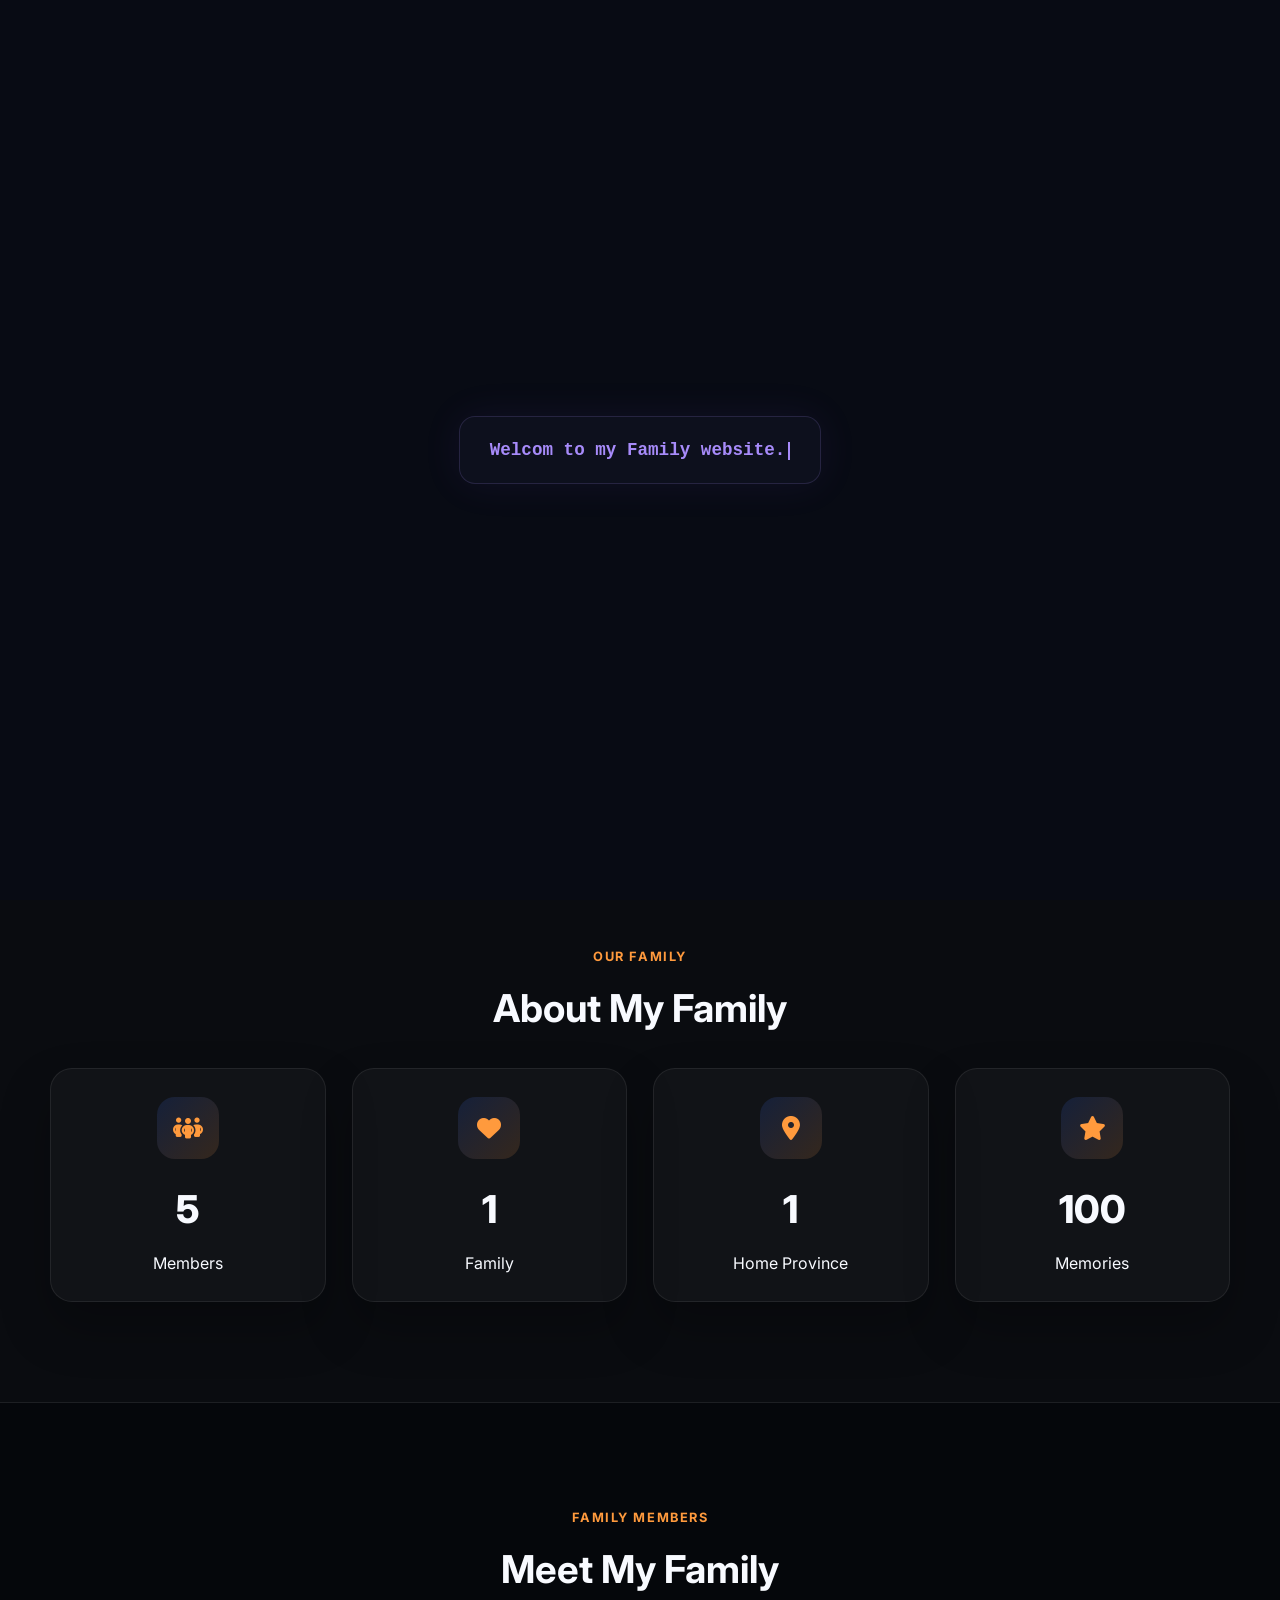
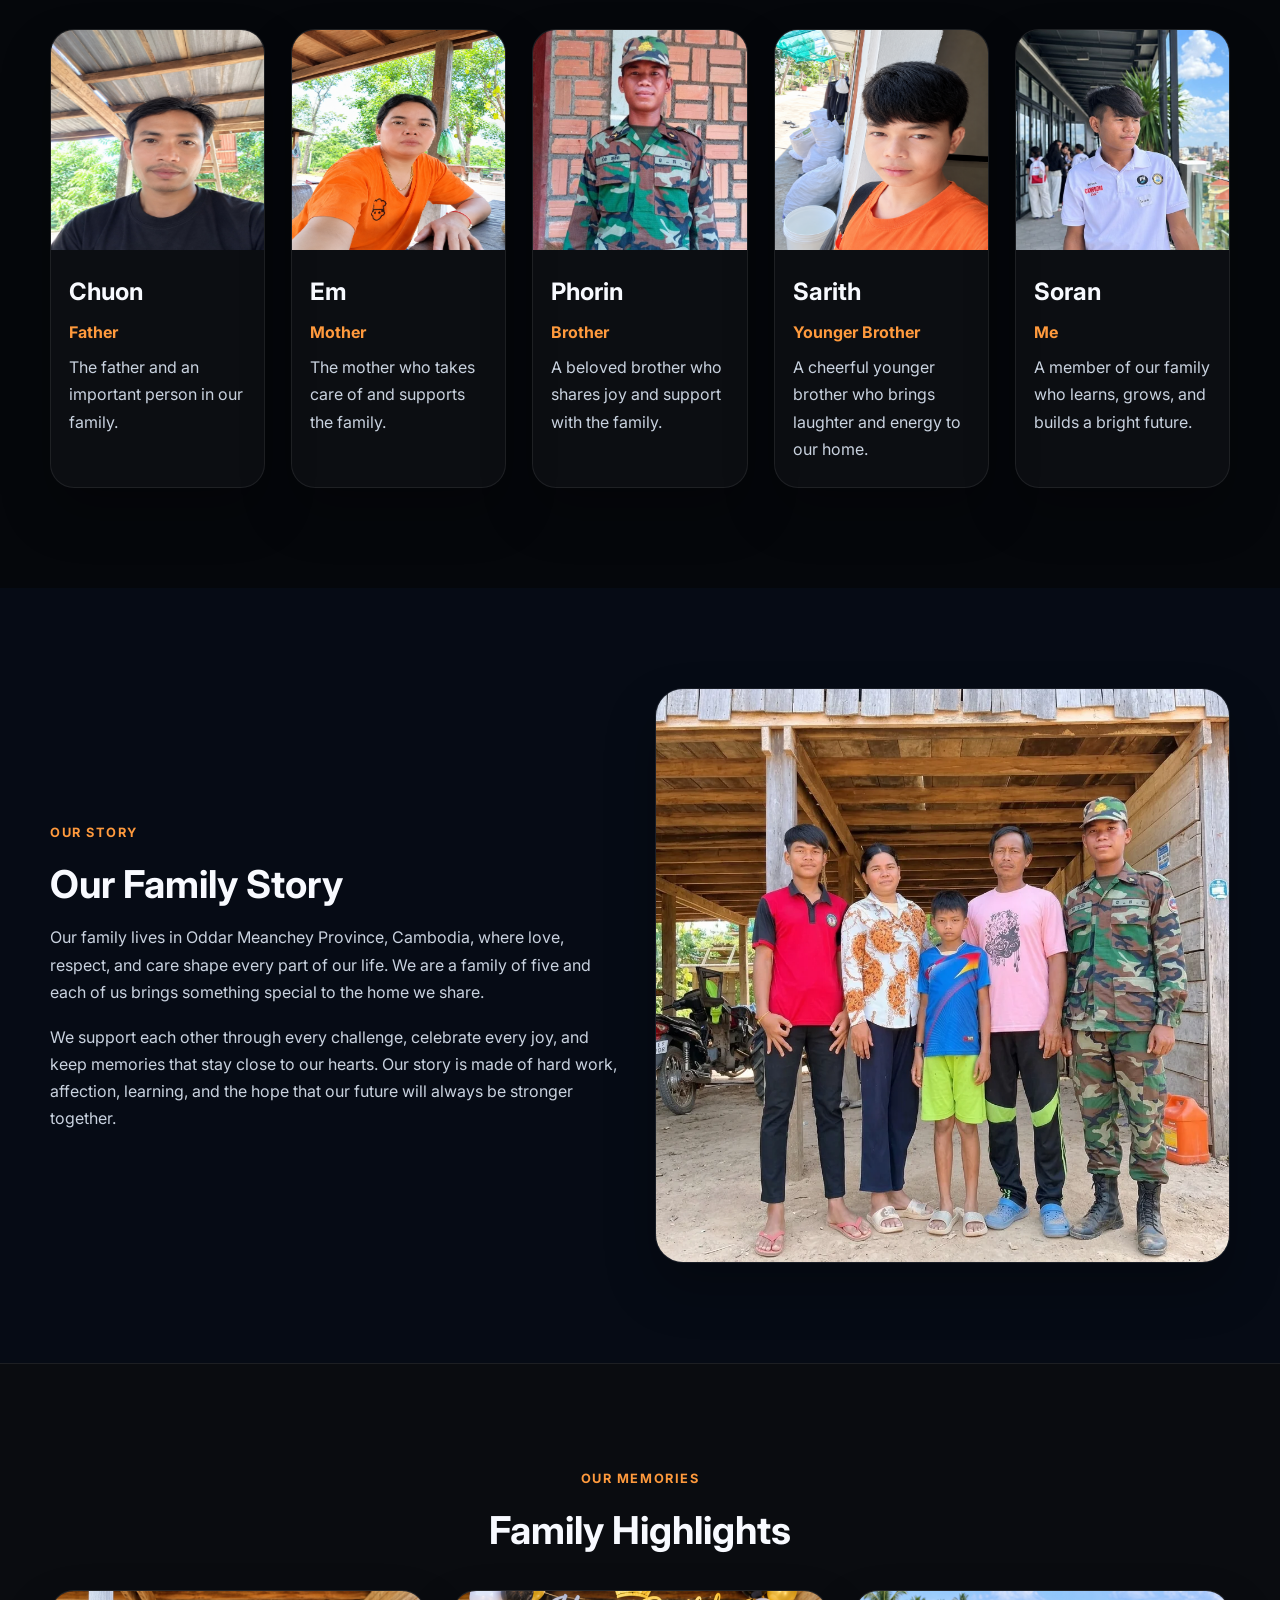
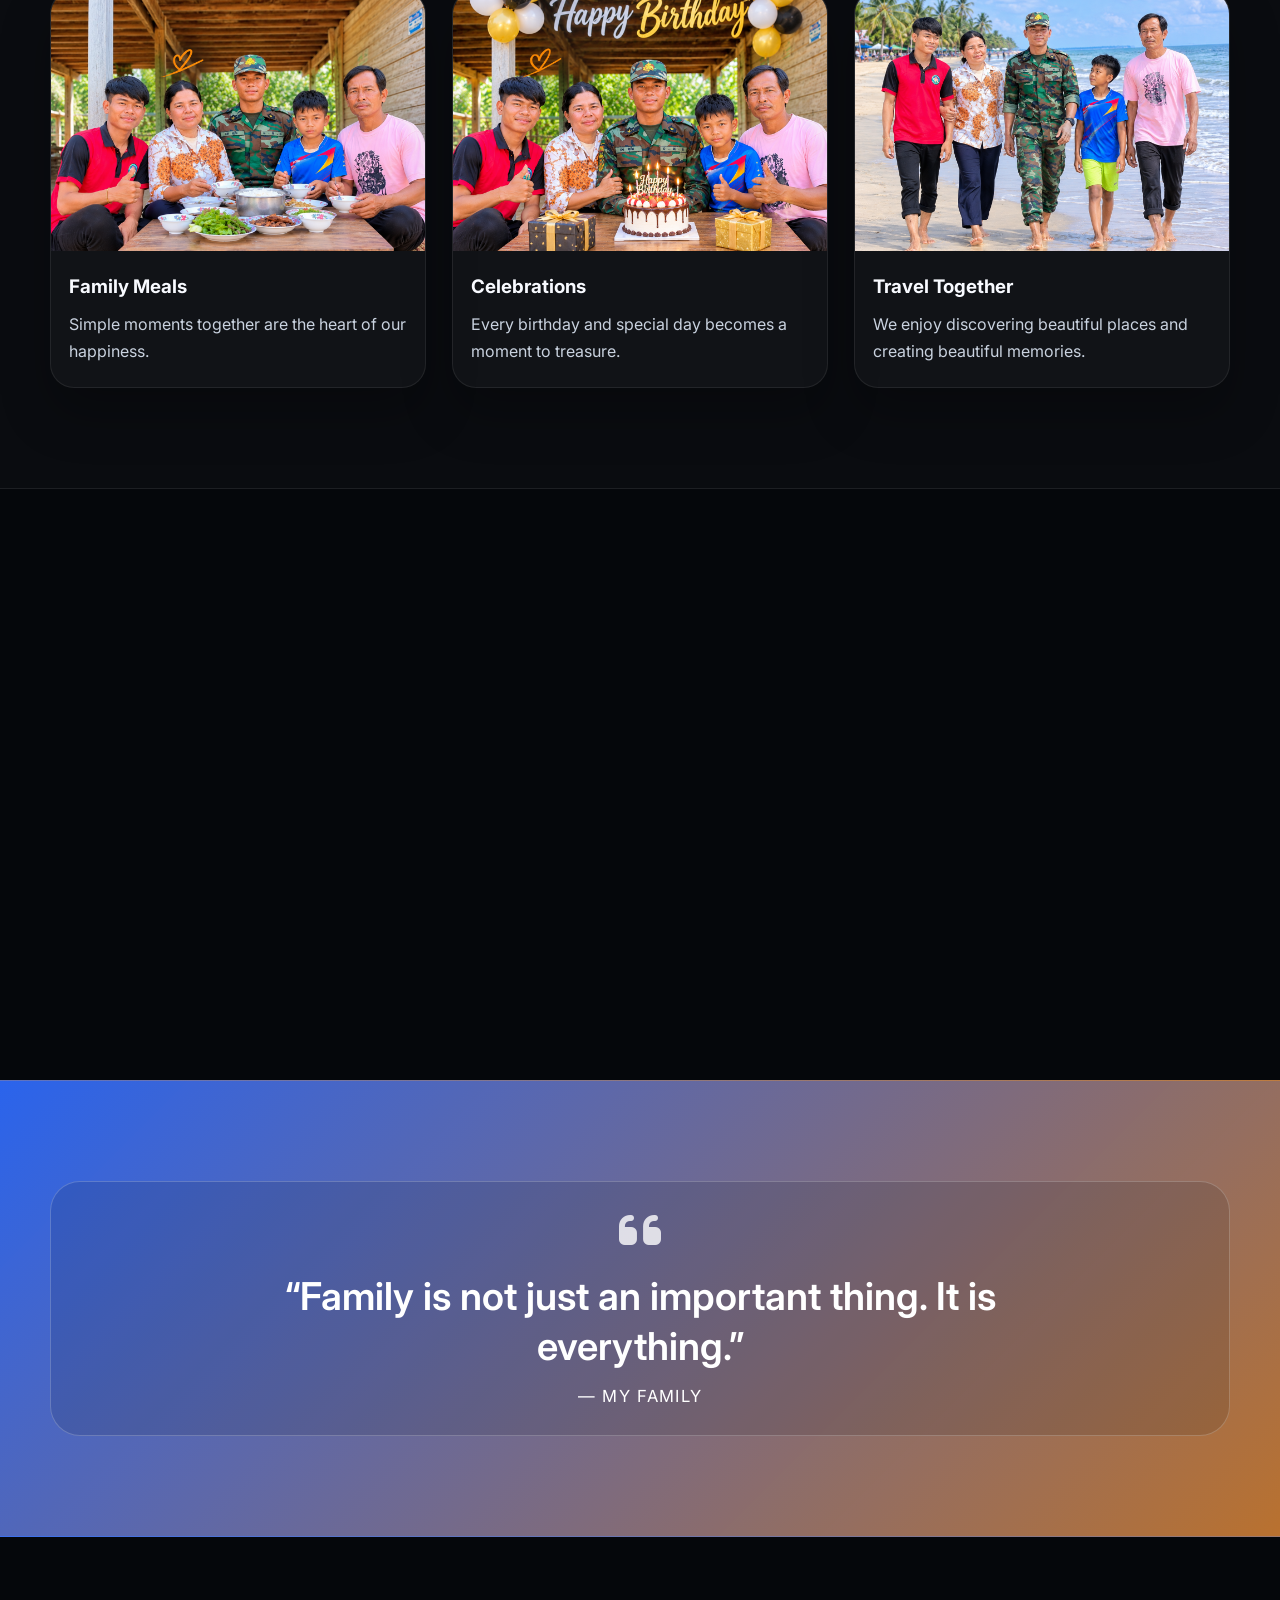
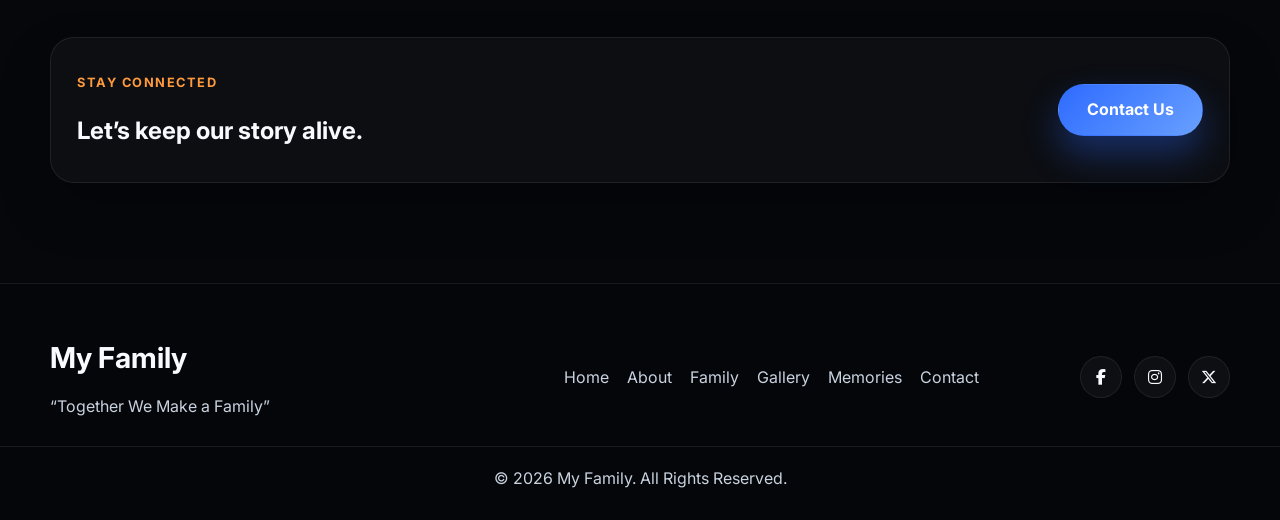
==== commit bc423374: "fix more" ====
--- a/index.html
+++ b/index.html
@@ -2,25 +2,19 @@
 <html lang="en">
 
 <head>
-  <meta charset="UTF-8" />
-  <meta name="viewport" content="width=device-width, initial-scale=1.0" />
-  <meta name="description"
-    content="Welcome to My Family website, a family website introducing our members, story, memories, gallery, and values from Oddar Meanchey Province, Cambodia." />
-  <meta name="keywords"
-    content="My Family, Chuon Family, Oddar Meanchey, Cambodia, family website, memories, gallery" />
-  <meta name="author" content="My Family" />
-  <meta property="og:title" content="My Family | Chuon Family — Oddar Meanchey, Cambodia" />
-  <meta property="og:description"
-    content="Welcome to My Family website, a personal family website introducing our family, members, story, memories, gallery, and values from Oddar Meanchey Province, Cambodia." />
-  <meta property="og:type" content="website" />
-  <title>My Family - Chuon soran</title>
-  <link rel="preconnect" href="https://fonts.googleapis.com" />
-  <link rel="preconnect" href="https://fonts.gstatic.com" crossorigin />
-  <link href="https://fonts.googleapis.com/css2?family=Inter:wght@400;500;600;700;800;900&display=swap"
-    rel="stylesheet" />
-  <link rel="stylesheet" href="https://cdnjs.cloudflare.com/ajax/libs/font-awesome/6.5.2/css/all.min.css"
-    integrity="sha512-DTOQO9RWCH3ppGqcWaEA1BIZOC6xxalwUEQp1BV6G5v8X/4bY0mY7ZM9K3gLwQ9M4F8A==" crossorigin="anonymous"
-    referrerpolicy="no-referrer" />
+    <meta charset="UTF-8" />
+    <meta name="viewport" content="width=device-width, initial-scale=1.0" />
+    <meta name="description" content="Welcome to My Family website, a family website introducing our members, story, memories, gallery, and values." />
+    <meta name="keywords" content="My Family, Chuon Family, Oddar Meanchey, Cambodia, family website, memories, gallery" />
+    <meta name="author" content="My Family" />
+    <meta property="og:title" content="My Family - Chuon soran" />
+    <meta property="og:description" content="Welcome to My Family website, a personal family website introducing our family, members, story, memories, gallery." />
+    <meta property="og:type" content="website" />
+    <title>My Family - Chuon soran</title>
+    <link rel="preconnect" href="https://fonts.googleapis.com" />
+    <link rel="preconnect" href="https://fonts.gstatic.com" crossorigin />
+    <link href="https://fonts.googleapis.com/css2?family=Inter:wght@400;500;600;700;800;900&display=swap" rel="stylesheet" />
+    <link rel="stylesheet" href="https://cdnjs.cloudflare.com/ajax/libs/font-awesome/6.5.2/css/all.min.css" integrity="sha512-DTOQO9RWCH3ppGqcWaEA1BIZOC6xxalwUEqLBV6G5v8X/4bY0mY7ZM9K3gLwQ9M4F8A==" crossorigin="anonymous" referrerpolicy="no-referrer" />
   <link rel="stylesheet" href="css/style.css" />
   <link rel="icon" type="image/png" href="./photo/happenis.png">
 </head>
